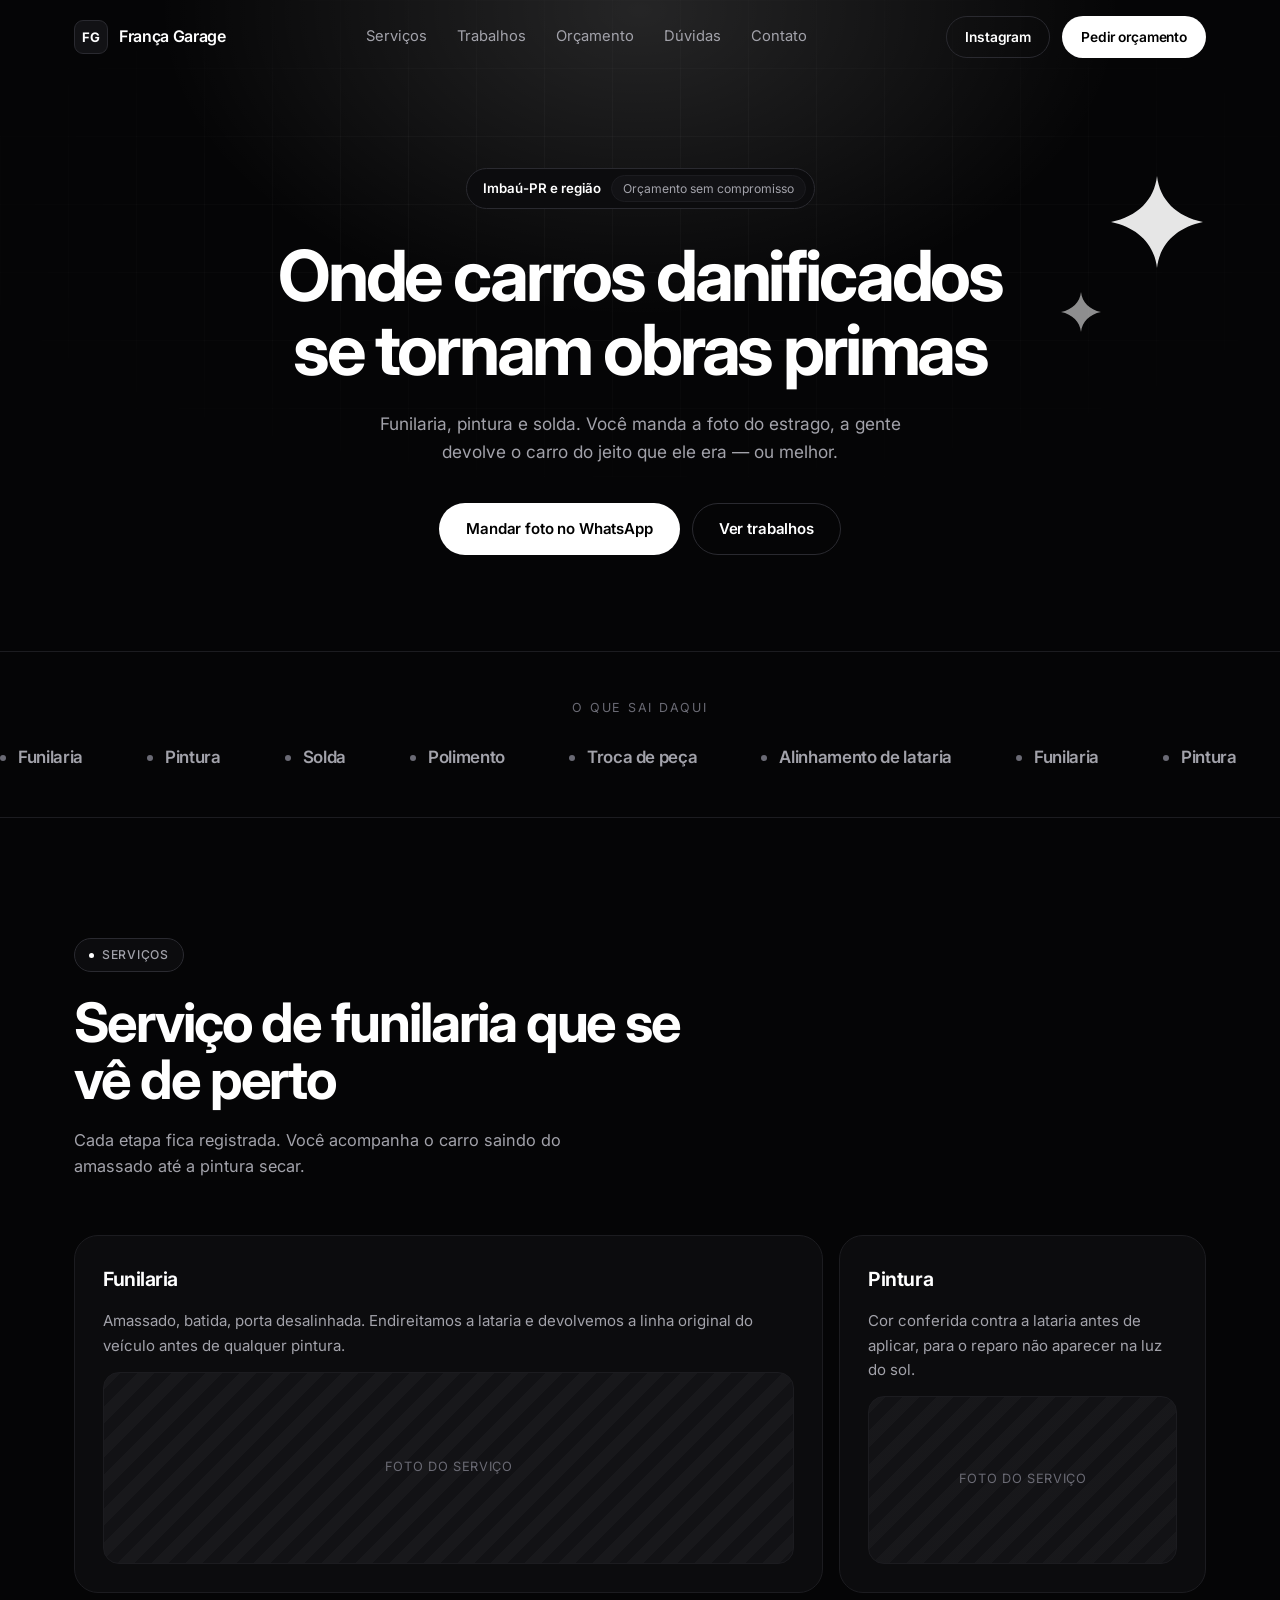
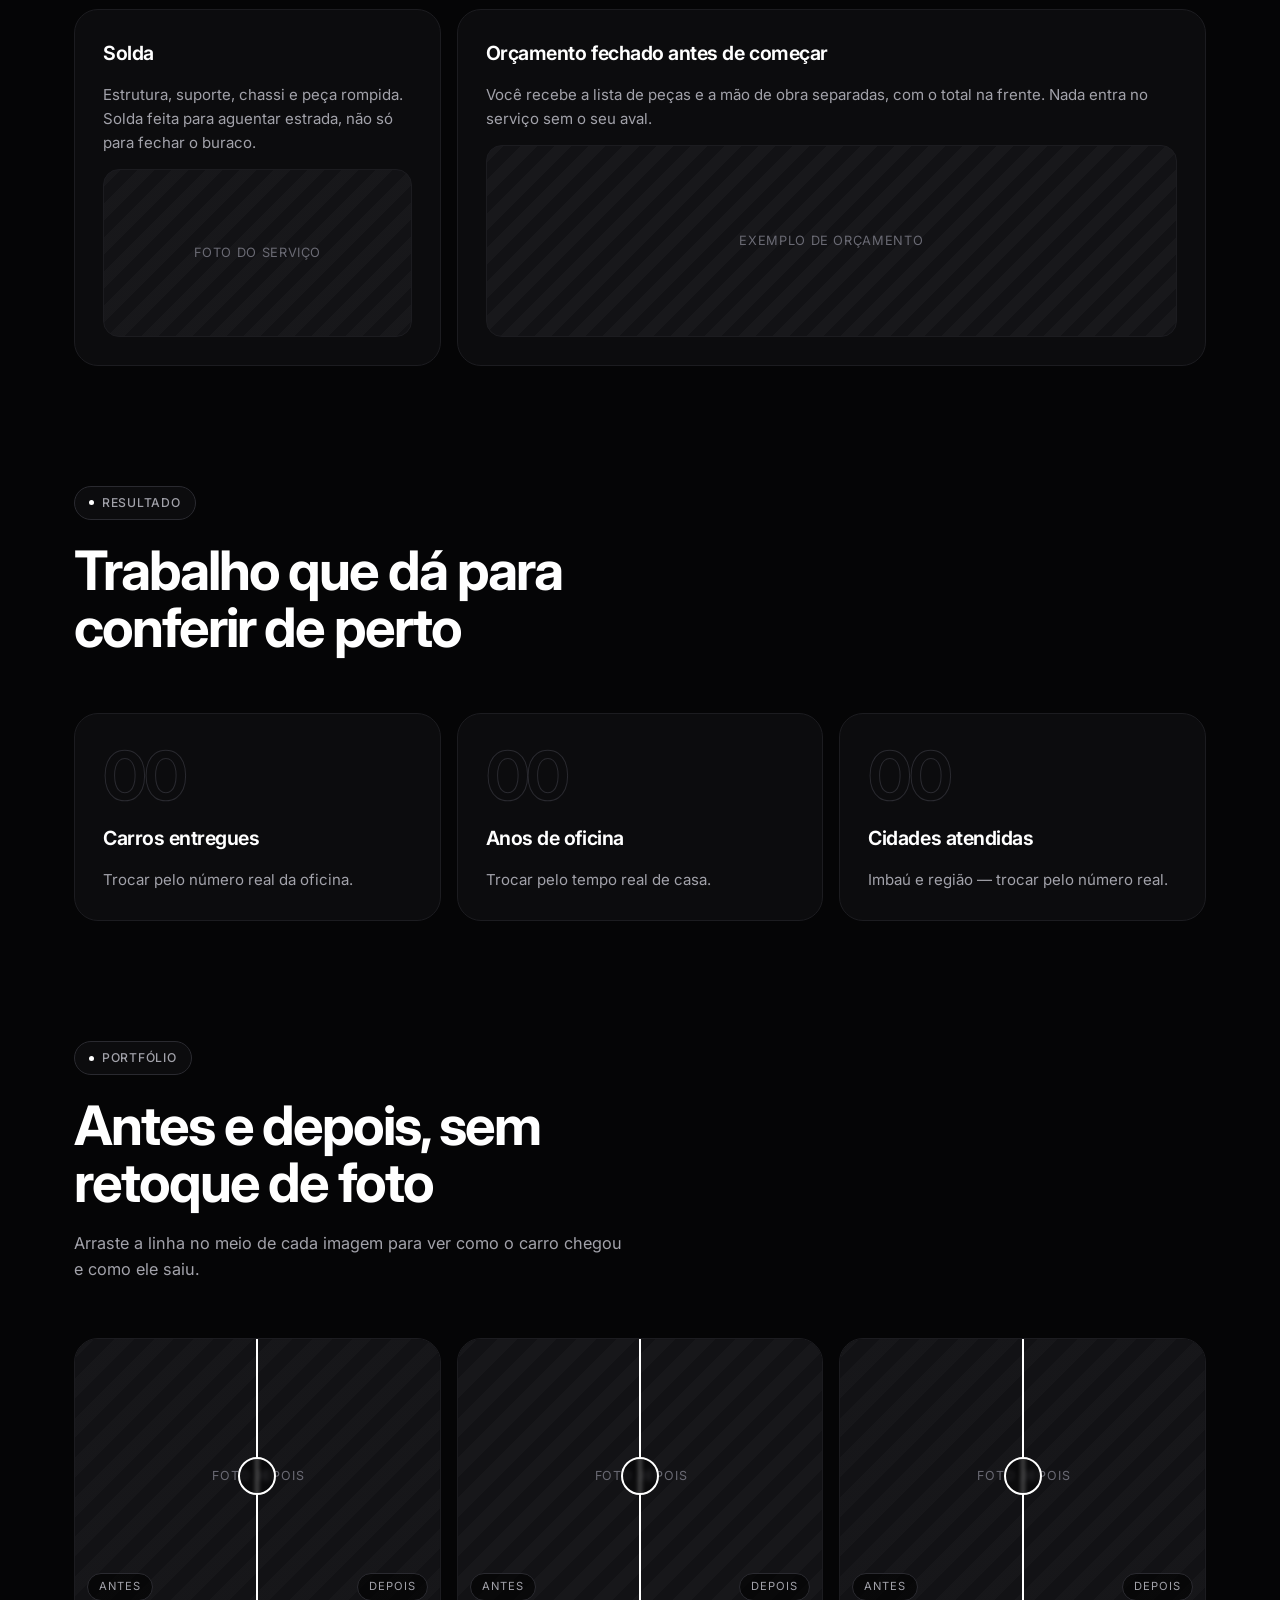
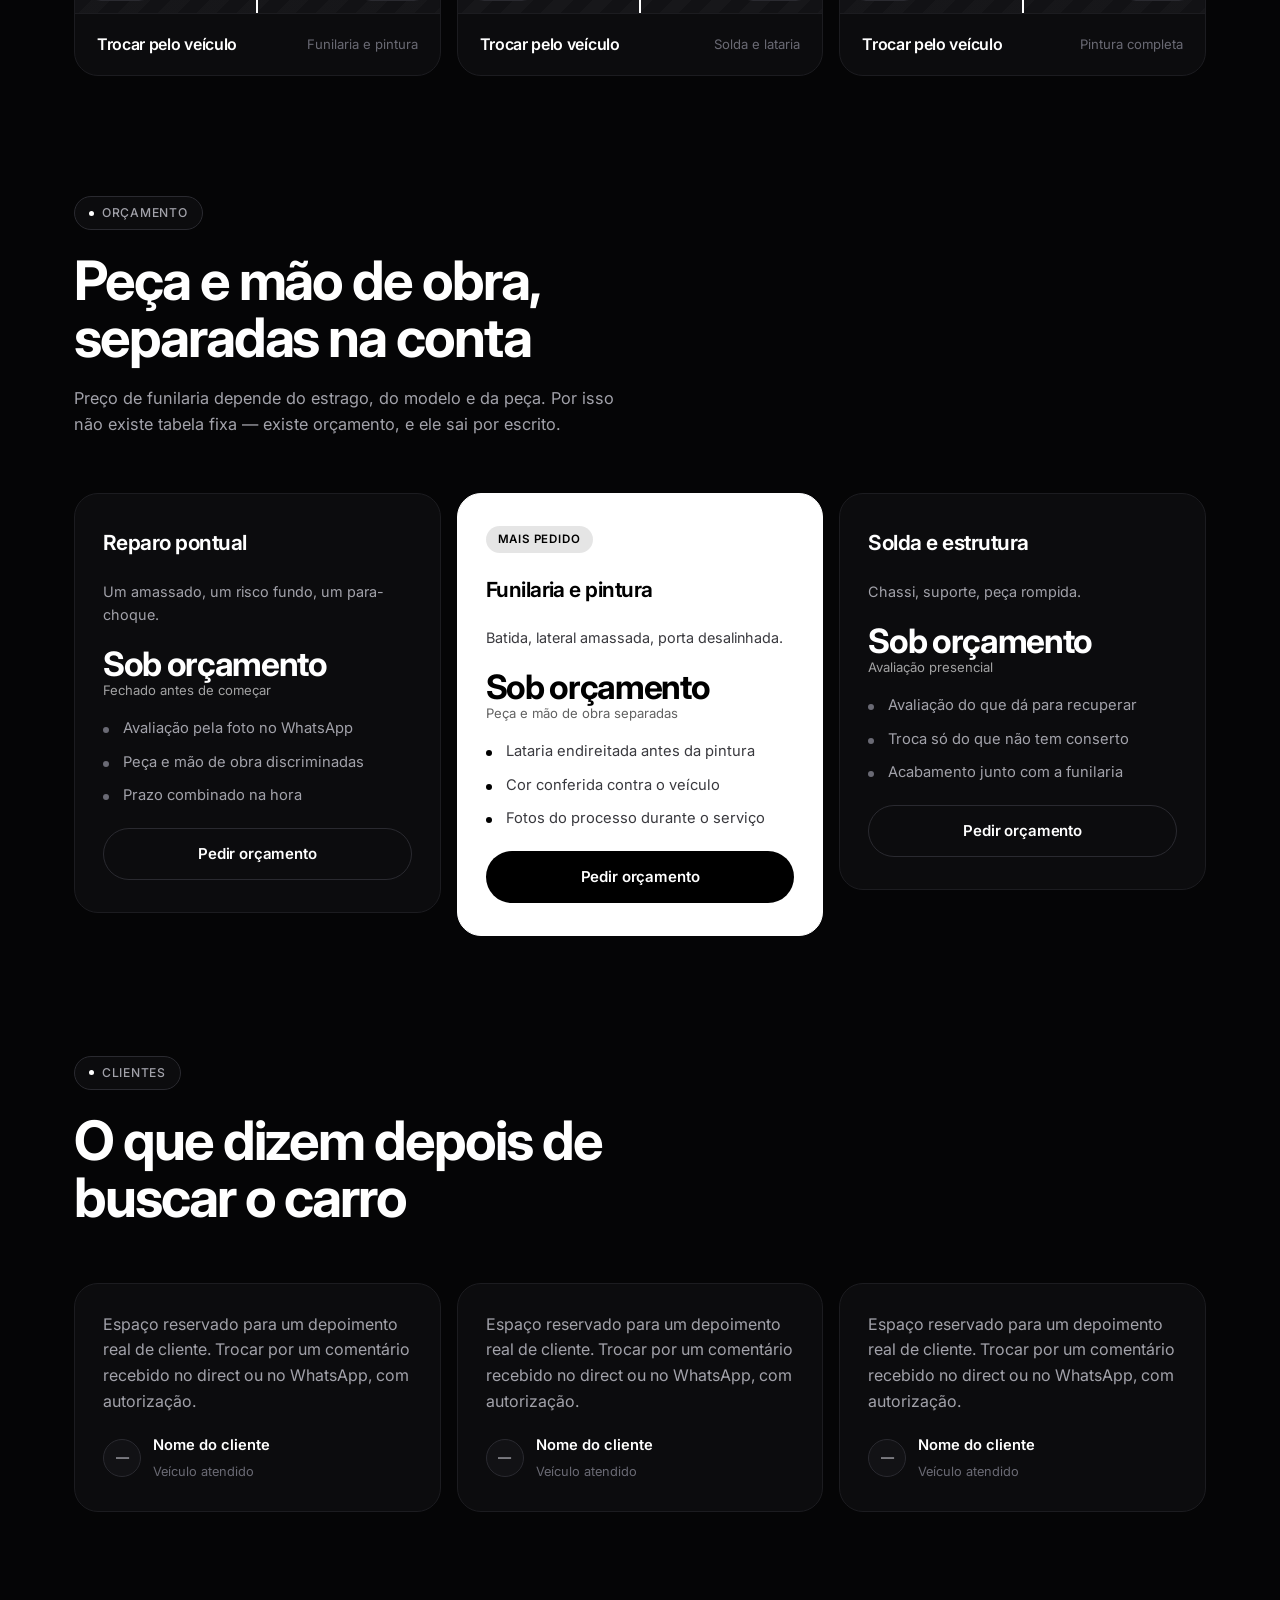
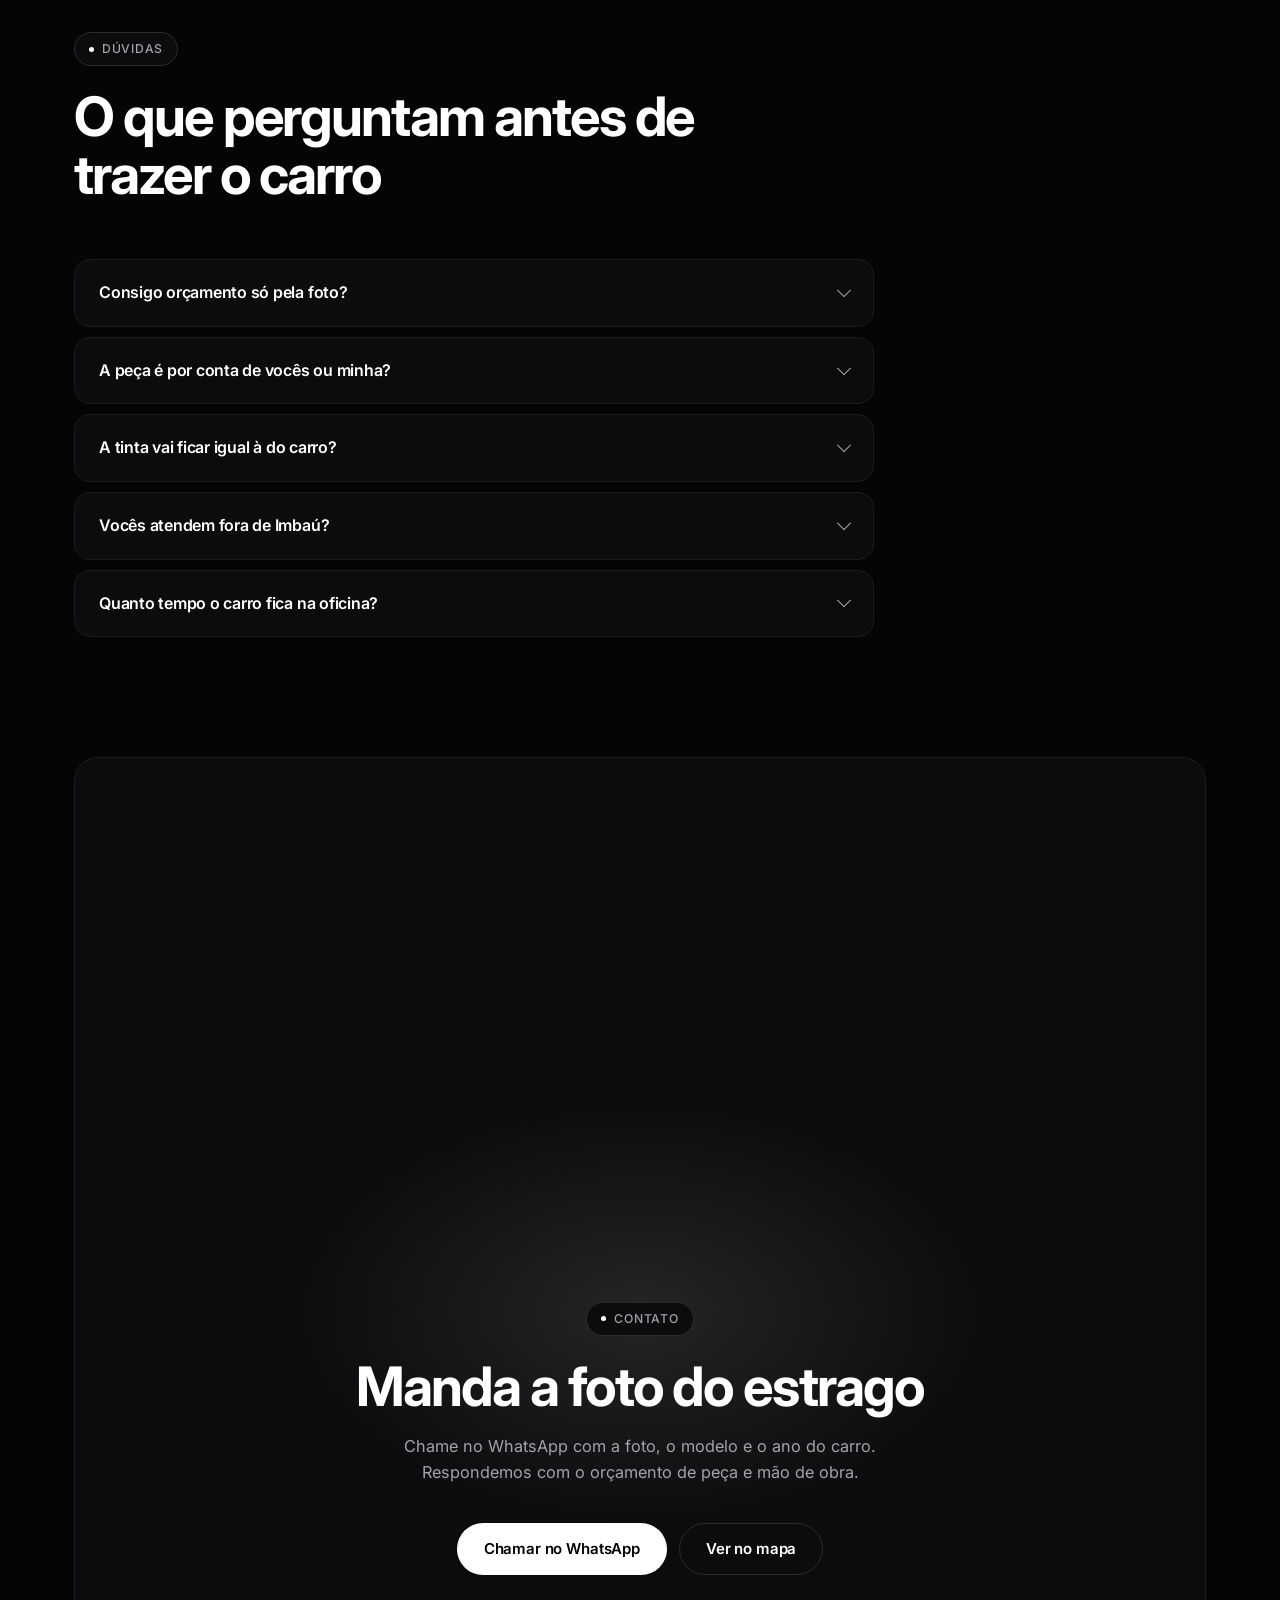
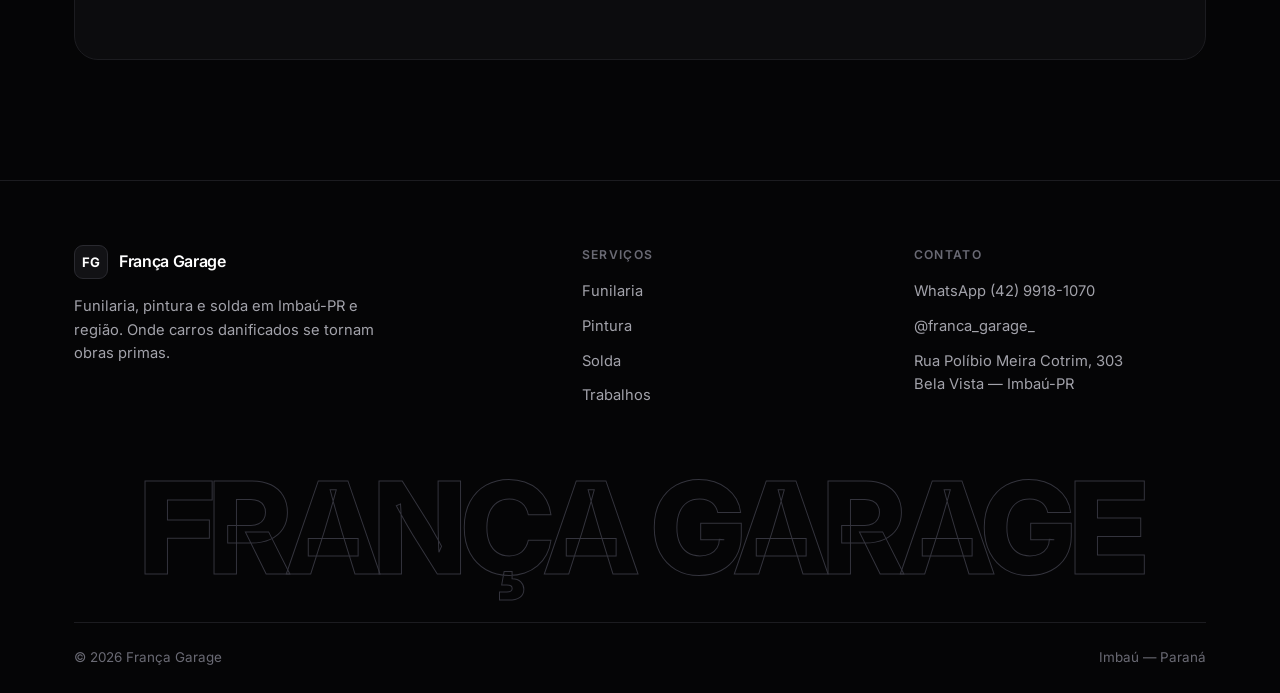
==== franca-garage/index.html @ bda3998d "Site da Franca Garage: landing com portfolio e montador de orcamento Direcao visual monocromatica pe" ====
<!DOCTYPE html>
<html lang="pt-BR">
<head>
<meta charset="UTF-8">
<meta name="viewport" content="width=device-width, initial-scale=1.0">
<title>França Garage | Funilaria, Pintura e Solda em Imbaú-PR</title>
<meta name="description" content="Onde carros danificados se tornam obras primas. Funilaria, pintura e solda em Imbaú-PR e região. Peça seu orçamento pelo WhatsApp.">
<link rel="preconnect" href="https://fonts.googleapis.com">
<link rel="preconnect" href="https://fonts.gstatic.com" crossorigin>
<link href="https://fonts.googleapis.com/css2?family=Inter:wght@400;500;600;700;800&display=swap" rel="stylesheet">
<link rel="stylesheet" href="css/site.css">
</head>
<body>

<!-- ===================== CABEÇALHO ===================== -->
<header class="cab" id="cab">
  <div class="env cab__inner">
    <a href="#topo" class="marca">
      <span class="marca__sigla">FG</span>
      França Garage
    </a>

    <nav class="menu" id="menu" aria-label="Navegação principal">
      <a href="#servicos">Serviços</a>
      <a href="#trabalhos">Trabalhos</a>
      <a href="#orcamento">Orçamento</a>
      <a href="#duvidas">Dúvidas</a>
      <a href="#contato">Contato</a>
    </nav>

    <div class="cab__acoes">
      <a class="bt bt--vazio bt--pequeno" href="https://www.instagram.com/franca_garage_/" target="_blank" rel="noopener">Instagram</a>
      <a class="bt bt--claro bt--pequeno" href="#contato">Pedir orçamento</a>
      <button type="button" class="hamburguer" id="hamburguer" aria-label="Abrir menu" aria-expanded="false" aria-controls="menu">
        <span></span><span></span><span></span>
      </button>
    </div>
  </div>
</header>

<main id="topo">

  <!-- ===================== HERO ===================== -->
  <section class="hero">
    <div class="hero__brilho" aria-hidden="true"></div>
    <div class="hero__grade" aria-hidden="true"></div>

    <svg class="brilho-canto brilho-canto--a" viewBox="0 0 100 100" fill="currentColor" aria-hidden="true">
      <path d="M50 0c3 26 21 44 50 50-29 6-47 24-50 50-3-26-21-44-50-50 29-6 47-24 50-50z"/>
    </svg>
    <svg class="brilho-canto brilho-canto--b" viewBox="0 0 100 100" fill="currentColor" aria-hidden="true">
      <path d="M50 0c3 26 21 44 50 50-29 6-47 24-50 50-3-26-21-44-50-50 29-6 47-24 50-50z"/>
    </svg>

    <div class="env hero__conteudo">
      <p class="aviso-topo">
        <b>Imbaú-PR e região</b>
        <span>Orçamento sem compromisso</span>
      </p>

      <h1 class="hero__titulo">Onde carros danificados se tornam obras primas</h1>

      <p class="hero__texto">
        Funilaria, pintura e solda. Você manda a foto do estrago, a gente devolve
        o carro do jeito que ele era — ou melhor.
      </p>

      <div class="hero__botoes">
        <a class="bt bt--claro" href="#contato">Mandar foto no WhatsApp</a>
        <a class="bt bt--vazio" href="#trabalhos">Ver trabalhos</a>
      </div>
    </div>
  </section>

  <!-- ===================== FAIXA DE CAPACIDADES ===================== -->
  <section class="faixa" aria-label="O que fazemos">
    <p class="faixa__titulo">O que sai daqui</p>
    <div class="faixa__trilho">
      <span class="faixa__item">Funilaria</span>
      <span class="faixa__item">Pintura</span>
      <span class="faixa__item">Solda</span>
      <span class="faixa__item">Polimento</span>
      <span class="faixa__item">Troca de peça</span>
      <span class="faixa__item">Alinhamento de lataria</span>
      <span class="faixa__item" aria-hidden="true">Funilaria</span>
      <span class="faixa__item" aria-hidden="true">Pintura</span>
      <span class="faixa__item" aria-hidden="true">Solda</span>
      <span class="faixa__item" aria-hidden="true">Polimento</span>
      <span class="faixa__item" aria-hidden="true">Troca de peça</span>
      <span class="faixa__item" aria-hidden="true">Alinhamento de lataria</span>
    </div>
  </section>

  <!-- ===================== SERVIÇOS (BENTO) ===================== -->
  <section class="secao" id="servicos">
    <div class="env">
      <div class="secao__cabeca surge">
        <span class="selo">Serviços</span>
        <h2 class="titulo">Serviço de funilaria que se vê de perto</h2>
        <p class="subtitulo">
          Cada etapa fica registrada. Você acompanha o carro saindo do amassado
          até a pintura secar.
        </p>
      </div>

      <div class="bento">
        <article class="cartao cartao--largo surge">
          <h3 class="cartao__titulo">Funilaria</h3>
          <p class="cartao__texto">
            Amassado, batida, porta desalinhada. Endireitamos a lataria e devolvemos
            a linha original do veículo antes de qualquer pintura.
          </p>
          <div class="cartao__figura" data-foto="funilaria">Foto do serviço</div>
        </article>

        <article class="cartao cartao--meio surge">
          <h3 class="cartao__titulo">Pintura</h3>
          <p class="cartao__texto">
            Cor conferida contra a lataria antes de aplicar, para o reparo não
            aparecer na luz do sol.
          </p>
          <div class="cartao__figura" data-foto="pintura">Foto do serviço</div>
        </article>

        <article class="cartao cartao--meio surge">
          <h3 class="cartao__titulo">Solda</h3>
          <p class="cartao__texto">
            Estrutura, suporte, chassi e peça rompida. Solda feita para aguentar
            estrada, não só para fechar o buraco.
          </p>
          <div class="cartao__figura" data-foto="solda">Foto do serviço</div>
        </article>

        <article class="cartao cartao--largo surge">
          <h3 class="cartao__titulo">Orçamento fechado antes de começar</h3>
          <p class="cartao__texto">
            Você recebe a lista de peças e a mão de obra separadas, com o total na
            frente. Nada entra no serviço sem o seu aval.
          </p>
          <div class="cartao__figura" data-foto="orcamento">Exemplo de orçamento</div>
        </article>
      </div>
    </div>
  </section>

  <!-- ===================== NÚMEROS ===================== -->
  <section class="secao" style="padding-top: 0;">
    <div class="env">
      <div class="secao__cabeca surge">
        <span class="selo">Resultado</span>
        <h2 class="titulo">Trabalho que dá para conferir de perto</h2>
      </div>

      <div class="bento">
        <article class="cartao cartao--meio surge" data-conferir="numero">
          <p class="cartao__numero"><span>00</span></p>
          <h3 class="cartao__titulo">Carros entregues</h3>
          <p class="cartao__texto">Trocar pelo número real da oficina.</p>
        </article>

        <article class="cartao cartao--meio surge" data-conferir="numero">
          <p class="cartao__numero"><span>00</span></p>
          <h3 class="cartao__titulo">Anos de oficina</h3>
          <p class="cartao__texto">Trocar pelo tempo real de casa.</p>
        </article>

        <article class="cartao cartao--meio surge" data-conferir="numero">
          <p class="cartao__numero"><span>00</span></p>
          <h3 class="cartao__titulo">Cidades atendidas</h3>
          <p class="cartao__texto">Imbaú e região — trocar pelo número real.</p>
        </article>
      </div>
    </div>
  </section>

  <!-- ===================== PORTFÓLIO ===================== -->
  <section class="secao" id="trabalhos" style="padding-top: 0;">
    <div class="env">
      <div class="secao__cabeca surge">
        <span class="selo">Portfólio</span>
        <h2 class="titulo">Antes e depois, sem retoque de foto</h2>
        <p class="subtitulo">
          Arraste a linha no meio de cada imagem para ver como o carro chegou e
          como ele saiu.
        </p>
      </div>

      <div class="trabalhos">
        <article class="trabalho surge">
          <div class="antes-depois" data-antes-depois tabindex="0" role="slider"
               aria-label="Comparação antes e depois" aria-valuemin="0" aria-valuemax="100" aria-valuenow="50">
            <div class="antes-depois__lado antes-depois__antes" data-foto="antes">Foto antes</div>
            <div class="antes-depois__lado antes-depois__depois" data-foto="depois">Foto depois</div>
            <span class="antes-depois__alca" aria-hidden="true"></span>
            <span class="antes-depois__etiqueta antes-depois__etiqueta--a">Antes</span>
            <span class="antes-depois__etiqueta antes-depois__etiqueta--d">Depois</span>
          </div>
          <div class="trabalho__pe">
            <span class="trabalho__nome">Trocar pelo veículo</span>
            <span class="trabalho__tipo">Funilaria e pintura</span>
          </div>
        </article>

        <article class="trabalho surge">
          <div class="antes-depois" data-antes-depois tabindex="0" role="slider"
               aria-label="Comparação antes e depois" aria-valuemin="0" aria-valuemax="100" aria-valuenow="50">
            <div class="antes-depois__lado antes-depois__antes" data-foto="antes">Foto antes</div>
            <div class="antes-depois__lado antes-depois__depois" data-foto="depois">Foto depois</div>
            <span class="antes-depois__alca" aria-hidden="true"></span>
            <span class="antes-depois__etiqueta antes-depois__etiqueta--a">Antes</span>
            <span class="antes-depois__etiqueta antes-depois__etiqueta--d">Depois</span>
          </div>
          <div class="trabalho__pe">
            <span class="trabalho__nome">Trocar pelo veículo</span>
            <span class="trabalho__tipo">Solda e lataria</span>
          </div>
        </article>

        <article class="trabalho surge">
          <div class="antes-depois" data-antes-depois tabindex="0" role="slider"
               aria-label="Comparação antes e depois" aria-valuemin="0" aria-valuemax="100" aria-valuenow="50">
            <div class="antes-depois__lado antes-depois__antes" data-foto="antes">Foto antes</div>
            <div class="antes-depois__lado antes-depois__depois" data-foto="depois">Foto depois</div>
            <span class="antes-depois__alca" aria-hidden="true"></span>
            <span class="antes-depois__etiqueta antes-depois__etiqueta--a">Antes</span>
            <span class="antes-depois__etiqueta antes-depois__etiqueta--d">Depois</span>
          </div>
          <div class="trabalho__pe">
            <span class="trabalho__nome">Trocar pelo veículo</span>
            <span class="trabalho__tipo">Pintura completa</span>
          </div>
        </article>
      </div>
    </div>
  </section>

  <!-- ===================== ORÇAMENTO ===================== -->
  <section class="secao" id="orcamento" style="padding-top: 0;">
    <div class="env">
      <div class="secao__cabeca surge">
        <span class="selo">Orçamento</span>
        <h2 class="titulo">Peça e mão de obra, separadas na conta</h2>
        <p class="subtitulo">
          Preço de funilaria depende do estrago, do modelo e da peça. Por isso não
          existe tabela fixa — existe orçamento, e ele sai por escrito.
        </p>
      </div>

      <div class="planos">
        <article class="plano surge">
          <h3 class="plano__nome">Reparo pontual</h3>
          <p class="plano__nota">Um amassado, um risco fundo, um para-choque.</p>
          <p class="plano__preco">Sob orçamento<small>Fechado antes de começar</small></p>
          <ul class="plano__lista">
            <li>Avaliação pela foto no WhatsApp</li>
            <li>Peça e mão de obra discriminadas</li>
            <li>Prazo combinado na hora</li>
          </ul>
          <a class="bt bt--vazio" href="#contato">Pedir orçamento</a>
        </article>

        <article class="plano plano--destaque surge">
          <span class="plano__marca">Mais pedido</span>
          <h3 class="plano__nome">Funilaria e pintura</h3>
          <p class="plano__nota">Batida, lateral amassada, porta desalinhada.</p>
          <p class="plano__preco">Sob orçamento<small>Peça e mão de obra separadas</small></p>
          <ul class="plano__lista">
            <li>Lataria endireitada antes da pintura</li>
            <li>Cor conferida contra o veículo</li>
            <li>Fotos do processo durante o serviço</li>
          </ul>
          <a class="bt bt--claro" href="#contato">Pedir orçamento</a>
        </article>

        <article class="plano surge">
          <h3 class="plano__nome">Solda e estrutura</h3>
          <p class="plano__nota">Chassi, suporte, peça rompida.</p>
          <p class="plano__preco">Sob orçamento<small>Avaliação presencial</small></p>
          <ul class="plano__lista">
            <li>Avaliação do que dá para recuperar</li>
            <li>Troca só do que não tem conserto</li>
            <li>Acabamento junto com a funilaria</li>
          </ul>
          <a class="bt bt--vazio" href="#contato">Pedir orçamento</a>
        </article>
      </div>
    </div>
  </section>

  <!-- ===================== DEPOIMENTOS ===================== -->
  <section class="secao" style="padding-top: 0;">
    <div class="env">
      <div class="secao__cabeca surge">
        <span class="selo">Clientes</span>
        <h2 class="titulo">O que dizem depois de buscar o carro</h2>
      </div>

      <div class="depoimentos">
        <article class="depoimento surge" data-conferir="depoimento">
          <p>Espaço reservado para um depoimento real de cliente. Trocar por um comentário recebido no direct ou no WhatsApp, com autorização.</p>
          <div class="depoimento__pessoa">
            <span class="depoimento__avatar">—</span>
            <span>
              <span class="depoimento__nome">Nome do cliente</span><br>
              <span class="depoimento__de">Veículo atendido</span>
            </span>
          </div>
        </article>

        <article class="depoimento surge" data-conferir="depoimento">
          <p>Espaço reservado para um depoimento real de cliente. Trocar por um comentário recebido no direct ou no WhatsApp, com autorização.</p>
          <div class="depoimento__pessoa">
            <span class="depoimento__avatar">—</span>
            <span>
              <span class="depoimento__nome">Nome do cliente</span><br>
              <span class="depoimento__de">Veículo atendido</span>
            </span>
          </div>
        </article>

        <article class="depoimento surge" data-conferir="depoimento">
          <p>Espaço reservado para um depoimento real de cliente. Trocar por um comentário recebido no direct ou no WhatsApp, com autorização.</p>
          <div class="depoimento__pessoa">
            <span class="depoimento__avatar">—</span>
            <span>
              <span class="depoimento__nome">Nome do cliente</span><br>
              <span class="depoimento__de">Veículo atendido</span>
            </span>
          </div>
        </article>
      </div>
    </div>
  </section>

  <!-- ===================== DÚVIDAS ===================== -->
  <section class="secao" id="duvidas" style="padding-top: 0;">
    <div class="env">
      <div class="secao__cabeca surge">
        <span class="selo">Dúvidas</span>
        <h2 class="titulo">O que perguntam antes de trazer o carro</h2>
      </div>

      <div class="faq">
        <details class="faq__item surge">
          <summary>Consigo orçamento só pela foto?</summary>
          <p class="faq__resposta">
            Dá para adiantar bastante. Mande fotos do dano de longe e de perto, com
            boa luz, mais o modelo e o ano do carro. O valor final é confirmado com
            o veículo na oficina, porque estrago escondido só aparece na desmontagem.
          </p>
        </details>

        <details class="faq__item surge">
          <summary>A peça é por conta de vocês ou minha?</summary>
          <p class="faq__resposta">
            Dos dois jeitos. O orçamento vem com peça e mão de obra separadas — se
            você preferir comprar a peça por fora, cobramos só a mão de obra.
          </p>
        </details>

        <details class="faq__item surge">
          <summary>A tinta vai ficar igual à do carro?</summary>
          <p class="faq__resposta">
            A cor é conferida contra a própria lataria antes de aplicar. Carro mais
            antigo costuma ter a tinta desbotada pelo sol, e nesse caso a gente
            combina com você até onde vale estender a pintura para não marcar.
          </p>
        </details>

        <details class="faq__item surge">
          <summary>Vocês atendem fora de Imbaú?</summary>
          <p class="faq__resposta">
            Sim, Imbaú e região. Chame no WhatsApp dizendo de onde você é que a
            gente combina a melhor forma de trazer o carro.
          </p>
        </details>

        <details class="faq__item surge">
          <summary>Quanto tempo o carro fica na oficina?</summary>
          <p class="faq__resposta">
            Depende do serviço e da chegada da peça. O prazo é combinado junto com
            o orçamento, antes de o carro entrar — e se algo mudar no meio, você é
            avisado.
          </p>
        </details>
      </div>
    </div>
  </section>

  <!-- ===================== CHAMADA FINAL ===================== -->
  <section class="secao" id="contato" style="padding-top: 0;">
    <div class="env">
      <div class="chamada surge">
        <div class="chamada__brilho" aria-hidden="true"></div>
        <span class="selo">Contato</span>
        <h2 class="titulo" style="margin-top: 22px;">Manda a foto do estrago</h2>
        <p class="subtitulo">
          Chame no WhatsApp com a foto, o modelo e o ano do carro. Respondemos com
          o orçamento de peça e mão de obra.
        </p>
        <div class="hero__botoes">
          <a class="bt bt--claro" id="zap" href="#" target="_blank" rel="noopener">Chamar no WhatsApp</a>
          <a class="bt bt--vazio" href="https://maps.app.goo.gl/7gZPCvxCB3j1DCh47" target="_blank" rel="noopener">Ver no mapa</a>
        </div>
      </div>
    </div>
  </section>

</main>

<!-- ===================== RODAPÉ ===================== -->
<footer class="rodape">
  <div class="env">
    <div class="rodape__grade">
      <div>
        <a href="#topo" class="marca">
          <span class="marca__sigla">FG</span>
          França Garage
        </a>
        <p class="rodape__sobre">
          Funilaria, pintura e solda em Imbaú-PR e região. Onde carros danificados
          se tornam obras primas.
        </p>
      </div>

      <div>
        <p class="rodape__titulo">Serviços</p>
        <ul class="rodape__lista">
          <li><a href="#servicos">Funilaria</a></li>
          <li><a href="#servicos">Pintura</a></li>
          <li><a href="#servicos">Solda</a></li>
          <li><a href="#trabalhos">Trabalhos</a></li>
        </ul>
      </div>

      <div>
        <p class="rodape__titulo">Contato</p>
        <ul class="rodape__lista">
          <li><a id="zapRodape" href="#" target="_blank" rel="noopener">WhatsApp (42) 9918-1070</a></li>
          <li><a href="https://www.instagram.com/franca_garage_/" target="_blank" rel="noopener">@franca_garage_</a></li>
          <li>Rua Políbio Meira Cotrim, 303<br>Bela Vista — Imbaú-PR</li>
        </ul>
      </div>
    </div>

    <p class="marca-agua" aria-hidden="true">FRANÇA GARAGE</p>

    <div class="rodape__fim">
      <span>&copy; <span id="ano"></span> França Garage</span>
      <span>Imbaú — Paraná</span>
    </div>
  </div>
</footer>

<script src="js/site.js"></script>
</body>
</html>
---- franca-garage/css/site.css ----
/* =========================================================================
   França Garage — site público (landing + portfólio)
   Direção visual: monocromática, preto quase puro, sem cor de destaque.
   Toda a aparência sai dos tokens abaixo.
   ========================================================================= */

:root {
  /* Cores — escala de cinza única, sem acento colorido */
  --preto:      #000000;
  --fundo:      #050506;
  --card:       #0c0c0e;
  --card-alto:  #121215;
  --linha:      #1c1c20;
  --linha-forte:#2a2a30;

  --texto:      #ffffff;
  --texto-2:    #a2a2aa;
  --texto-3:    #6a6a74;

  /* Tipografia */
  --fonte: "Inter", system-ui, -apple-system, "Segoe UI", Roboto, Helvetica, Arial, sans-serif;

  /* Forma */
  --raio:      16px;
  --raio-g:    24px;
  --raio-fino: 10px;
  --largura:   1180px;

  /* Ritmo vertical */
  --secao: 120px;
}

/* ===================== Reset ===================== */
*, *::before, *::after { box-sizing: border-box; }
body, h1, h2, h3, h4, p, figure, blockquote { margin: 0; }
ul { margin: 0; padding: 0; list-style: none; }
img, svg { display: block; max-width: 100%; }
a { color: inherit; text-decoration: none; }
button { font: inherit; color: inherit; background: none; border: 0; cursor: pointer; }

html { scroll-behavior: smooth; }

body {
  font-family: var(--fonte);
  background: var(--fundo);
  color: var(--texto);
  line-height: 1.6;
  -webkit-font-smoothing: antialiased;
  overflow-x: hidden;
}

::selection { background: var(--texto); color: var(--preto); }

* { scrollbar-width: thin; scrollbar-color: var(--linha-forte) transparent; }
*::-webkit-scrollbar { width: 10px; height: 10px; }
*::-webkit-scrollbar-thumb {
  background: var(--linha-forte);
  border-radius: 99px;
  border: 3px solid var(--fundo);
}

.oculto {
  position: absolute;
  width: 1px; height: 1px;
  padding: 0; margin: -1px;
  overflow: hidden;
  clip-path: inset(50%);
  white-space: nowrap;
}

.env {
  width: 100%;
  max-width: var(--largura);
  margin-inline: auto;
  padding-inline: 24px;
}

/* ===================== Tipografia de seção ===================== */
.selo {
  display: inline-flex;
  align-items: center;
  gap: 8px;
  padding: 6px 14px;
  border: 1px solid var(--linha-forte);
  border-radius: 99px;
  background: var(--card);
  font-size: 0.76rem;
  font-weight: 500;
  letter-spacing: 0.06em;
  text-transform: uppercase;
  color: var(--texto-2);
}

.selo::before {
  content: "";
  width: 5px; height: 5px;
  border-radius: 50%;
  background: var(--texto);
}

.titulo {
  font-size: clamp(2rem, 4.6vw, 3.4rem);
  font-weight: 700;
  line-height: 1.06;
  letter-spacing: -0.038em;
  max-width: 18ch;
}

.subtitulo {
  margin-top: 18px;
  font-size: 1.02rem;
  color: var(--texto-2);
  max-width: 56ch;
}

.secao { padding-block: var(--secao); }

.secao__cabeca { margin-bottom: 56px; }
.secao__cabeca .titulo { margin-top: 22px; }

/* ===================== Botões ===================== */
.bt {
  display: inline-flex;
  align-items: center;
  justify-content: center;
  gap: 9px;
  padding: 13px 26px;
  border-radius: 99px;
  font-size: 0.94rem;
  font-weight: 600;
  letter-spacing: -0.01em;
  border: 1px solid transparent;
  transition: background 0.2s ease, border-color 0.2s ease, color 0.2s ease, transform 0.2s ease;
}
.bt:focus-visible { outline: 2px solid var(--texto); outline-offset: 3px; }

.bt--claro { background: var(--texto); color: var(--preto); }
.bt--claro:hover { background: #d8d8dd; transform: translateY(-1px); }

.bt--vazio { border-color: var(--linha-forte); color: var(--texto); }
.bt--vazio:hover { border-color: var(--texto-3); background: var(--card); }

.bt--pequeno { padding: 9px 18px; font-size: 0.86rem; }

/* ===================== Cabeçalho ===================== */
.cab {
  position: fixed;
  top: 0; left: 0; right: 0;
  z-index: 60;
  transition: background 0.3s ease, border-color 0.3s ease;
  border-bottom: 1px solid transparent;
}

.cab.rolou {
  background: rgba(5, 5, 6, 0.82);
  backdrop-filter: blur(14px);
  border-bottom-color: var(--linha);
}

.cab__inner {
  display: flex;
  align-items: center;
  justify-content: space-between;
  gap: 24px;
  min-height: 74px;
}

.marca { display: flex; align-items: center; gap: 11px; font-weight: 600; letter-spacing: -0.02em; }

.marca__sigla {
  display: grid;
  place-items: center;
  width: 34px; height: 34px;
  border: 1px solid var(--linha-forte);
  border-radius: 9px;
  background: var(--card-alto);
  font-size: 0.82rem;
  font-weight: 700;
  letter-spacing: 0;
}

.menu { display: flex; gap: 30px; }
.menu a {
  font-size: 0.92rem;
  color: var(--texto-2);
  transition: color 0.18s ease;
}
.menu a:hover { color: var(--texto); }

.cab__acoes { display: flex; align-items: center; gap: 12px; }

.hamburguer {
  display: none;
  flex-direction: column;
  gap: 5px;
  padding: 8px;
}
.hamburguer span { width: 20px; height: 1.5px; background: var(--texto); border-radius: 2px; transition: transform 0.25s ease, opacity 0.2s ease; }
.hamburguer[aria-expanded="true"] span:nth-child(1) { transform: translateY(6.5px) rotate(45deg); }
.hamburguer[aria-expanded="true"] span:nth-child(2) { opacity: 0; }
.hamburguer[aria-expanded="true"] span:nth-child(3) { transform: translateY(-6.5px) rotate(-45deg); }

/* ===================== Hero ===================== */
.hero {
  position: relative;
  padding-top: 168px;
  padding-bottom: 96px;
  text-align: center;
  overflow: hidden;
}

.hero__brilho {
  position: absolute;
  top: -340px; left: 50%;
  width: 1100px; height: 700px;
  transform: translateX(-50%);
  background: radial-gradient(ellipse at center, rgba(255,255,255,0.13), transparent 62%);
  pointer-events: none;
}

.hero__grade {
  position: absolute;
  inset: 0;
  background-image:
    linear-gradient(to right, rgba(255,255,255,0.028) 1px, transparent 1px),
    linear-gradient(to bottom, rgba(255,255,255,0.028) 1px, transparent 1px);
  background-size: 68px 68px;
  mask-image: radial-gradient(ellipse 78% 58% at 50% 34%, #000 30%, transparent 78%);
  pointer-events: none;
}

.hero__conteudo { position: relative; }

.aviso-topo {
  display: inline-flex;
  align-items: center;
  gap: 10px;
  padding: 6px 8px 6px 16px;
  border: 1px solid var(--linha-forte);
  border-radius: 99px;
  background: var(--card);
  font-size: 0.83rem;
  color: var(--texto-2);
}
.aviso-topo b { color: var(--texto); font-weight: 600; }
.aviso-topo span {
  padding: 3px 11px;
  border-radius: 99px;
  background: var(--card-alto);
  border: 1px solid var(--linha);
  font-size: 0.76rem;
  color: var(--texto-2);
}

.hero__titulo {
  margin: 30px auto 0;
  font-size: clamp(2.35rem, 6.2vw, 4.4rem);
  font-weight: 700;
  line-height: 1.04;
  letter-spacing: -0.045em;
  max-width: 17ch;
}

.hero__texto {
  margin: 24px auto 0;
  font-size: 1.08rem;
  color: var(--texto-2);
  max-width: 48ch;
}

.hero__botoes {
  display: flex;
  gap: 12px;
  justify-content: center;
  flex-wrap: wrap;
  margin-top: 38px;
}

.brilho-canto {
  position: absolute;
  color: var(--texto);
  opacity: 0.9;
  pointer-events: none;
}
.brilho-canto--a { top: 176px; right: 6%; width: 92px; }
.brilho-canto--b { top: 292px; right: 14%; width: 40px; opacity: 0.55; }

/* ===================== Faixa de capacidades ===================== */
.faixa {
  padding-block: 46px;
  border-block: 1px solid var(--linha);
  overflow: hidden;
}

.faixa__titulo {
  text-align: center;
  font-size: 0.78rem;
  letter-spacing: 0.14em;
  text-transform: uppercase;
  color: var(--texto-3);
  margin-bottom: 26px;
}

.faixa__trilho {
  display: flex;
  gap: 64px;
  width: max-content;
  animation: desliza 34s linear infinite;
}

.faixa:hover .faixa__trilho { animation-play-state: paused; }

.faixa__item {
  display: flex;
  align-items: center;
  gap: 12px;
  font-size: 1.06rem;
  font-weight: 600;
  letter-spacing: -0.02em;
  color: var(--texto-2);
  white-space: nowrap;
}
.faixa__item::before {
  content: "";
  width: 6px; height: 6px;
  border-radius: 50%;
  background: var(--texto-3);
}

@keyframes desliza {
  from { transform: translateX(0); }
  to   { transform: translateX(-50%); }
}

/* ===================== Grade de cards (bento) ===================== */
.bento {
  display: grid;
  grid-template-columns: repeat(6, 1fr);
  gap: 16px;
}

.cartao {
  position: relative;
  display: flex;
  flex-direction: column;
  gap: 14px;
  padding: 28px;
  background: var(--card);
  border: 1px solid var(--linha);
  border-radius: var(--raio-g);
  overflow: hidden;
  transition: border-color 0.25s ease, background 0.25s ease;
}
.cartao:hover { border-color: var(--linha-forte); background: var(--card-alto); }

.cartao--largo { grid-column: span 4; }
.cartao--meio  { grid-column: span 2; }
.cartao--metade{ grid-column: span 3; }

.cartao__titulo {
  font-size: 1.22rem;
  font-weight: 650;
  letter-spacing: -0.024em;
}

.cartao__texto { font-size: 0.94rem; color: var(--texto-2); }

.cartao__figura {
  flex: 1;
  min-height: 168px;
  border: 1px solid var(--linha);
  border-radius: var(--raio);
  background:
    repeating-linear-gradient(135deg, rgba(255,255,255,0.022) 0 12px, transparent 12px 24px),
    var(--card-alto);
  display: grid;
  place-items: center;
  color: var(--texto-3);
  font-size: 0.8rem;
  letter-spacing: 0.05em;
  text-transform: uppercase;
}

.cartao__numero {
  font-size: clamp(2.6rem, 6vw, 4.2rem);
  font-weight: 700;
  line-height: 1;
  letter-spacing: -0.05em;
}

.cartao__numero span {
  -webkit-text-stroke: 1px var(--linha-forte);
  color: transparent;
}

/* ===================== Portfólio ===================== */
.trabalhos {
  display: grid;
  grid-template-columns: repeat(auto-fit, minmax(300px, 1fr));
  gap: 16px;
}

.trabalho {
  border: 1px solid var(--linha);
  border-radius: var(--raio-g);
  background: var(--card);
  overflow: hidden;
  transition: border-color 0.25s ease;
}
.trabalho:hover { border-color: var(--linha-forte); }

.antes-depois {
  position: relative;
  aspect-ratio: 4 / 3;
  background: var(--card-alto);
  overflow: hidden;
  touch-action: none;
}

.antes-depois__lado {
  position: absolute;
  inset: 0;
  display: grid;
  place-items: center;
  background:
    repeating-linear-gradient(135deg, rgba(255,255,255,0.02) 0 14px, transparent 14px 28px),
    var(--card-alto);
  color: var(--texto-3);
  font-size: 0.78rem;
  letter-spacing: 0.08em;
  text-transform: uppercase;
}

.antes-depois__lado img { width: 100%; height: 100%; object-fit: cover; }

.antes-depois__depois { clip-path: inset(0 0 0 50%); }

.antes-depois__alca {
  position: absolute;
  top: 0; bottom: 0;
  left: 50%;
  width: 2px;
  background: var(--texto);
  transform: translateX(-1px);
  pointer-events: none;
}
.antes-depois__alca::after {
  content: "";
  position: absolute;
  top: 50%; left: 50%;
  width: 38px; height: 38px;
  transform: translate(-50%, -50%);
  border: 2px solid var(--texto);
  border-radius: 50%;
  background: rgba(0,0,0,0.5);
  backdrop-filter: blur(2px);
}

.antes-depois__etiqueta {
  position: absolute;
  bottom: 12px;
  padding: 4px 11px;
  border-radius: 99px;
  background: rgba(0,0,0,0.62);
  border: 1px solid var(--linha-forte);
  font-size: 0.7rem;
  letter-spacing: 0.09em;
  text-transform: uppercase;
  color: var(--texto-2);
  pointer-events: none;
}
.antes-depois__etiqueta--a { left: 12px; }
.antes-depois__etiqueta--d { right: 12px; }

.trabalho__pe {
  display: flex;
  align-items: center;
  justify-content: space-between;
  gap: 14px;
  padding: 18px 22px;
  border-top: 1px solid var(--linha);
}
.trabalho__nome { font-weight: 600; letter-spacing: -0.02em; }
.trabalho__tipo { font-size: 0.82rem; color: var(--texto-3); }

/* ===================== Serviços / orçamento ===================== */
.planos {
  display: grid;
  grid-template-columns: repeat(auto-fit, minmax(280px, 1fr));
  gap: 16px;
  align-items: start;
}

.plano {
  display: flex;
  flex-direction: column;
  gap: 20px;
  padding: 32px 28px;
  background: var(--card);
  border: 1px solid var(--linha);
  border-radius: var(--raio-g);
}

.plano--destaque {
  background: var(--texto);
  color: var(--preto);
  border-color: var(--texto);
}
.plano--destaque .plano__nota,
.plano--destaque .plano__lista li { color: #3a3a3f; }
.plano--destaque .plano__lista li::before { background: var(--preto); }

.plano__marca {
  align-self: flex-start;
  padding: 4px 12px;
  border-radius: 99px;
  background: rgba(0,0,0,0.1);
  font-size: 0.72rem;
  font-weight: 600;
  letter-spacing: 0.07em;
  text-transform: uppercase;
}

.plano__nome { font-size: 1.3rem; font-weight: 650; letter-spacing: -0.025em; }
.plano__nota { font-size: 0.9rem; color: var(--texto-2); }

.plano__preco {
  font-size: 2.1rem;
  font-weight: 700;
  letter-spacing: -0.04em;
  line-height: 1.1;
}
.plano__preco small { display: block; font-size: 0.82rem; font-weight: 400; letter-spacing: 0; color: inherit; opacity: 0.62; }

.plano__lista { display: flex; flex-direction: column; gap: 10px; font-size: 0.92rem; color: var(--texto-2); }
.plano__lista li { position: relative; padding-left: 20px; }
.plano__lista li::before {
  content: "";
  position: absolute;
  left: 0; top: 10px;
  width: 6px; height: 6px;
  border-radius: 50%;
  background: var(--texto-3);
}

.plano .bt { margin-top: auto; width: 100%; }

.plano--destaque .bt--claro { background: var(--preto); color: var(--texto); }
.plano--destaque .bt--claro:hover { background: #1a1a1e; }

/* ===================== Depoimentos ===================== */
.depoimentos {
  display: grid;
  grid-template-columns: repeat(auto-fit, minmax(290px, 1fr));
  gap: 16px;
}

.depoimento {
  display: flex;
  flex-direction: column;
  gap: 18px;
  padding: 28px;
  background: var(--card);
  border: 1px solid var(--linha);
  border-radius: var(--raio-g);
}

.depoimento p { font-size: 1rem; color: var(--texto-2); }

.depoimento__pessoa { display: flex; align-items: center; gap: 12px; margin-top: auto; }

.depoimento__avatar {
  width: 38px; height: 38px;
  display: grid; place-items: center;
  border-radius: 50%;
  background: var(--card-alto);
  border: 1px solid var(--linha-forte);
  font-size: 0.82rem;
  font-weight: 600;
  color: var(--texto-2);
}

.depoimento__nome { font-size: 0.92rem; font-weight: 600; }
.depoimento__de { font-size: 0.8rem; color: var(--texto-3); }

/* ===================== FAQ ===================== */
.faq { display: flex; flex-direction: column; gap: 10px; max-width: 800px; }

.faq__item {
  background: var(--card);
  border: 1px solid var(--linha);
  border-radius: var(--raio);
  overflow: hidden;
  transition: border-color 0.2s ease;
}
.faq__item[open] { border-color: var(--linha-forte); }

.faq__item summary {
  display: flex;
  align-items: center;
  justify-content: space-between;
  gap: 18px;
  padding: 20px 24px;
  font-size: 1rem;
  font-weight: 600;
  letter-spacing: -0.015em;
  cursor: pointer;
  list-style: none;
}
.faq__item summary::-webkit-details-marker { display: none; }

.faq__item summary::after {
  content: "";
  flex: none;
  width: 10px; height: 10px;
  border-right: 1.5px solid var(--texto-2);
  border-bottom: 1.5px solid var(--texto-2);
  transform: rotate(45deg) translate(-2px, -2px);
  transition: transform 0.25s ease;
}
.faq__item[open] summary::after { transform: rotate(-135deg) translate(-3px, -3px); }

.faq__resposta {
  padding: 0 24px 22px;
  font-size: 0.95rem;
  color: var(--texto-2);
  max-width: 68ch;
}

/* ===================== Chamada final ===================== */
.chamada {
  position: relative;
  padding: 84px 32px;
  text-align: center;
  background: var(--card);
  border: 1px solid var(--linha);
  border-radius: var(--raio-g);
  overflow: hidden;
}

.chamada__brilho {
  position: absolute;
  bottom: -240px; left: 50%;
  width: 760px; height: 460px;
  transform: translateX(-50%);
  background: radial-gradient(ellipse at center, rgba(255,255,255,0.1), transparent 66%);
  pointer-events: none;
}

.chamada > * { position: relative; }
.chamada .titulo { margin-inline: auto; max-width: 20ch; }
.chamada .subtitulo { margin-inline: auto; }

/* ===================== Rodapé ===================== */
.rodape { border-top: 1px solid var(--linha); padding-top: 64px; }

.rodape__grade {
  display: grid;
  grid-template-columns: 1.6fr 1fr 1fr;
  gap: 40px;
  padding-bottom: 56px;
}

.rodape__sobre { max-width: 34ch; font-size: 0.92rem; color: var(--texto-2); margin-top: 16px; }

.rodape__titulo {
  font-size: 0.76rem;
  font-weight: 600;
  letter-spacing: 0.11em;
  text-transform: uppercase;
  color: var(--texto-3);
  margin-bottom: 16px;
}

.rodape__lista { display: flex; flex-direction: column; gap: 11px; font-size: 0.92rem; color: var(--texto-2); }
.rodape__lista a:hover { color: var(--texto); }

/* O letreiro precisa caber em UMA linha. A medida sai da largura do
   próprio rodapé (cqw), não da janela, senão estoura no monitor largo. */
.rodape .env { container-type: inline-size; }

.marca-agua {
  display: block;
  width: 100%;
  padding-bottom: 30px;
  font-size: 11vw;              /* reserva para navegador sem container query */
  font-size: 11.3cqw;
  font-weight: 800;
  line-height: 1;
  letter-spacing: -0.05em;
  white-space: nowrap;
  text-align: center;
  color: transparent;
  -webkit-text-stroke: 1px #34343d;
  user-select: none;
}

.rodape__fim {
  display: flex;
  align-items: center;
  justify-content: space-between;
  gap: 16px;
  flex-wrap: wrap;
  padding-block: 24px;
  border-top: 1px solid var(--linha);
  font-size: 0.84rem;
  color: var(--texto-3);
}

/* ===================== Entrada ao rolar ===================== */
.surge {
  opacity: 0;
  transform: translateY(18px);
  transition: opacity 0.6s cubic-bezier(0.22, 1, 0.36, 1), transform 0.6s cubic-bezier(0.22, 1, 0.36, 1);
}
.surge.visivel { opacity: 1; transform: none; }

/* ===================== Telas médias e pequenas ===================== */
@media (max-width: 980px) {
  .bento { grid-template-columns: repeat(2, 1fr); }
  .cartao--largo, .cartao--meio, .cartao--metade { grid-column: span 1; }
  .rodape__grade { grid-template-columns: 1fr 1fr; }
  .rodape__sobre { max-width: none; }
  .brilho-canto { display: none; }
}

@media (max-width: 760px) {
  :root { --secao: 84px; }

  .menu {
    position: fixed;
    inset: 74px 0 auto;
    flex-direction: column;
    gap: 0;
    padding: 8px 24px 22px;
    background: rgba(5, 5, 6, 0.97);
    backdrop-filter: blur(14px);
    border-bottom: 1px solid var(--linha);
    display: none;
  }
  .menu.aberto { display: flex; }
  .menu a { padding: 14px 0; border-bottom: 1px solid var(--linha); }

  .hamburguer { display: flex; }
  .cab__acoes .bt--vazio { display: none; }

  .hero { padding-top: 132px; padding-bottom: 68px; }
  .bento { grid-template-columns: 1fr; }
  .rodape__grade { grid-template-columns: 1fr; gap: 32px; }
  .secao__cabeca { margin-bottom: 40px; }
}

@media (prefers-reduced-motion: reduce) {
  html { scroll-behavior: auto; }
  .surge { opacity: 1; transform: none; transition: none; }
  .faixa__trilho { animation: none; }
  .bt:hover { transform: none; }
}
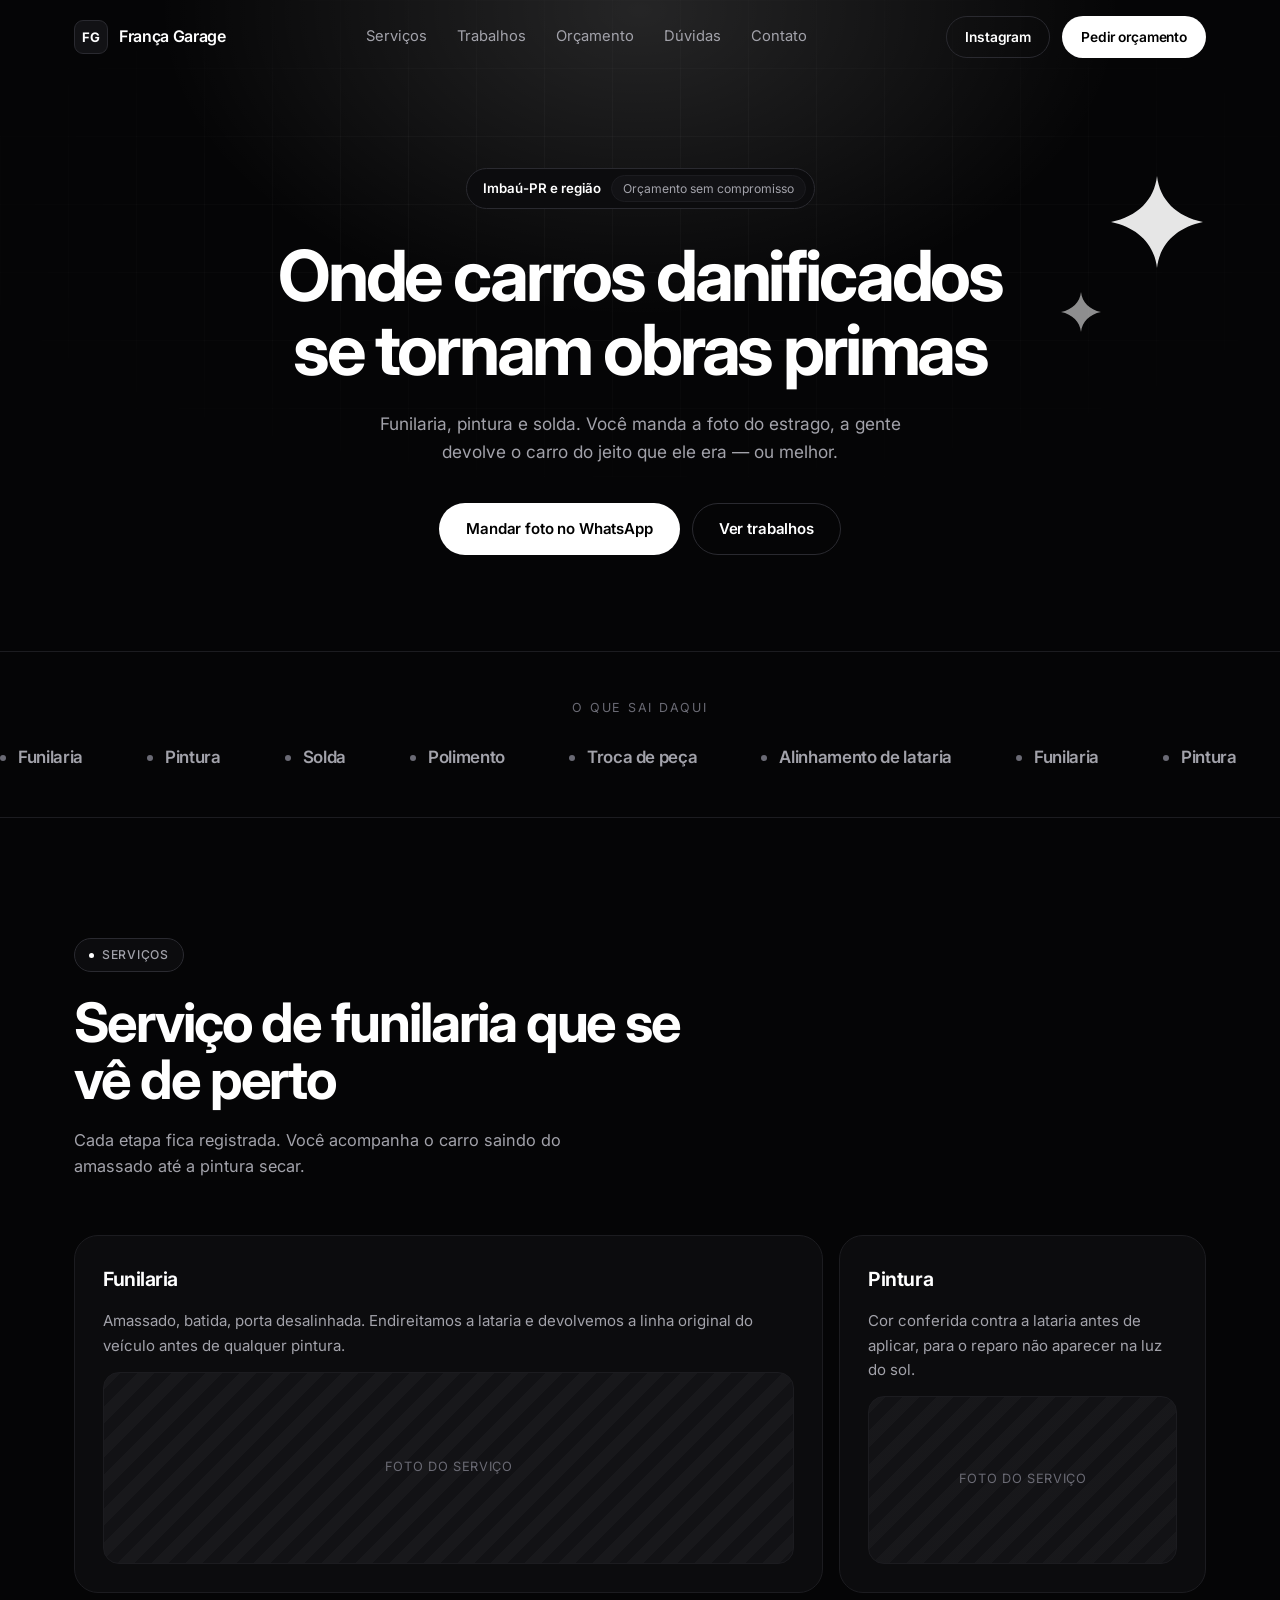
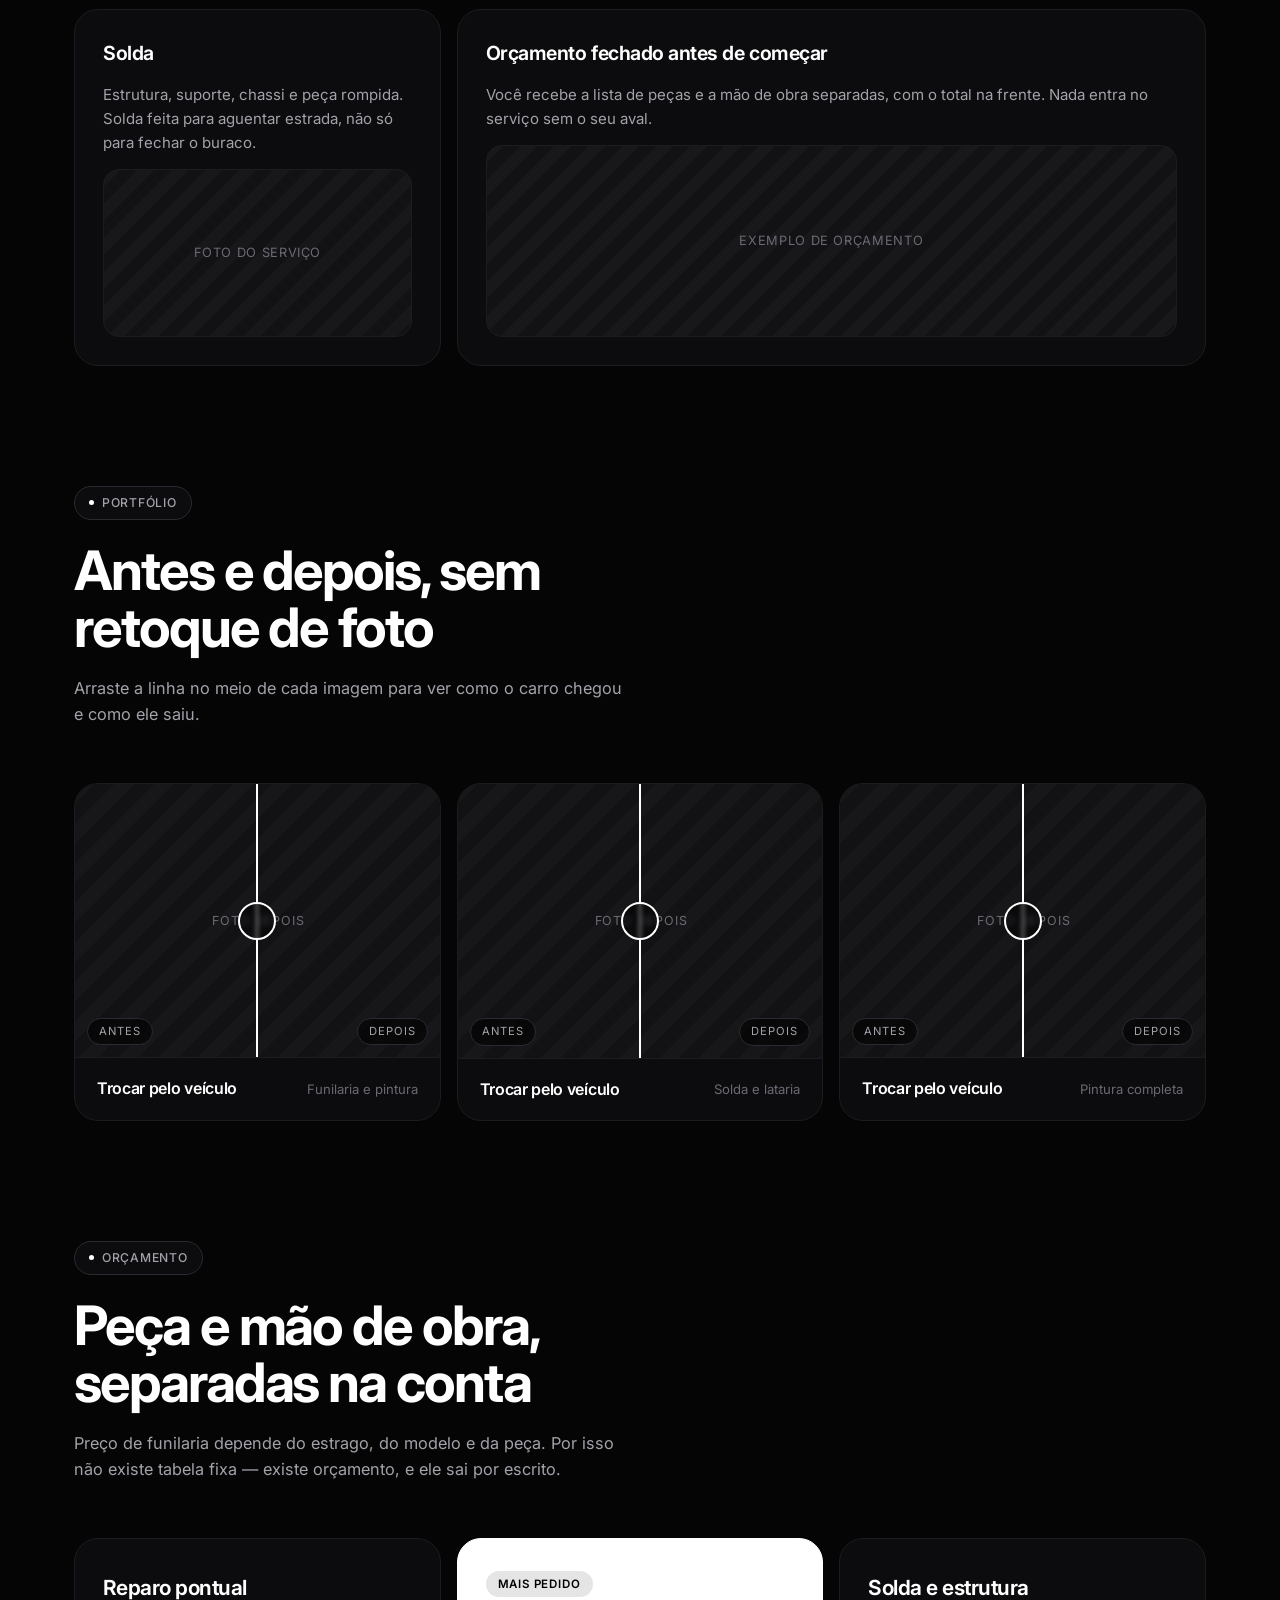
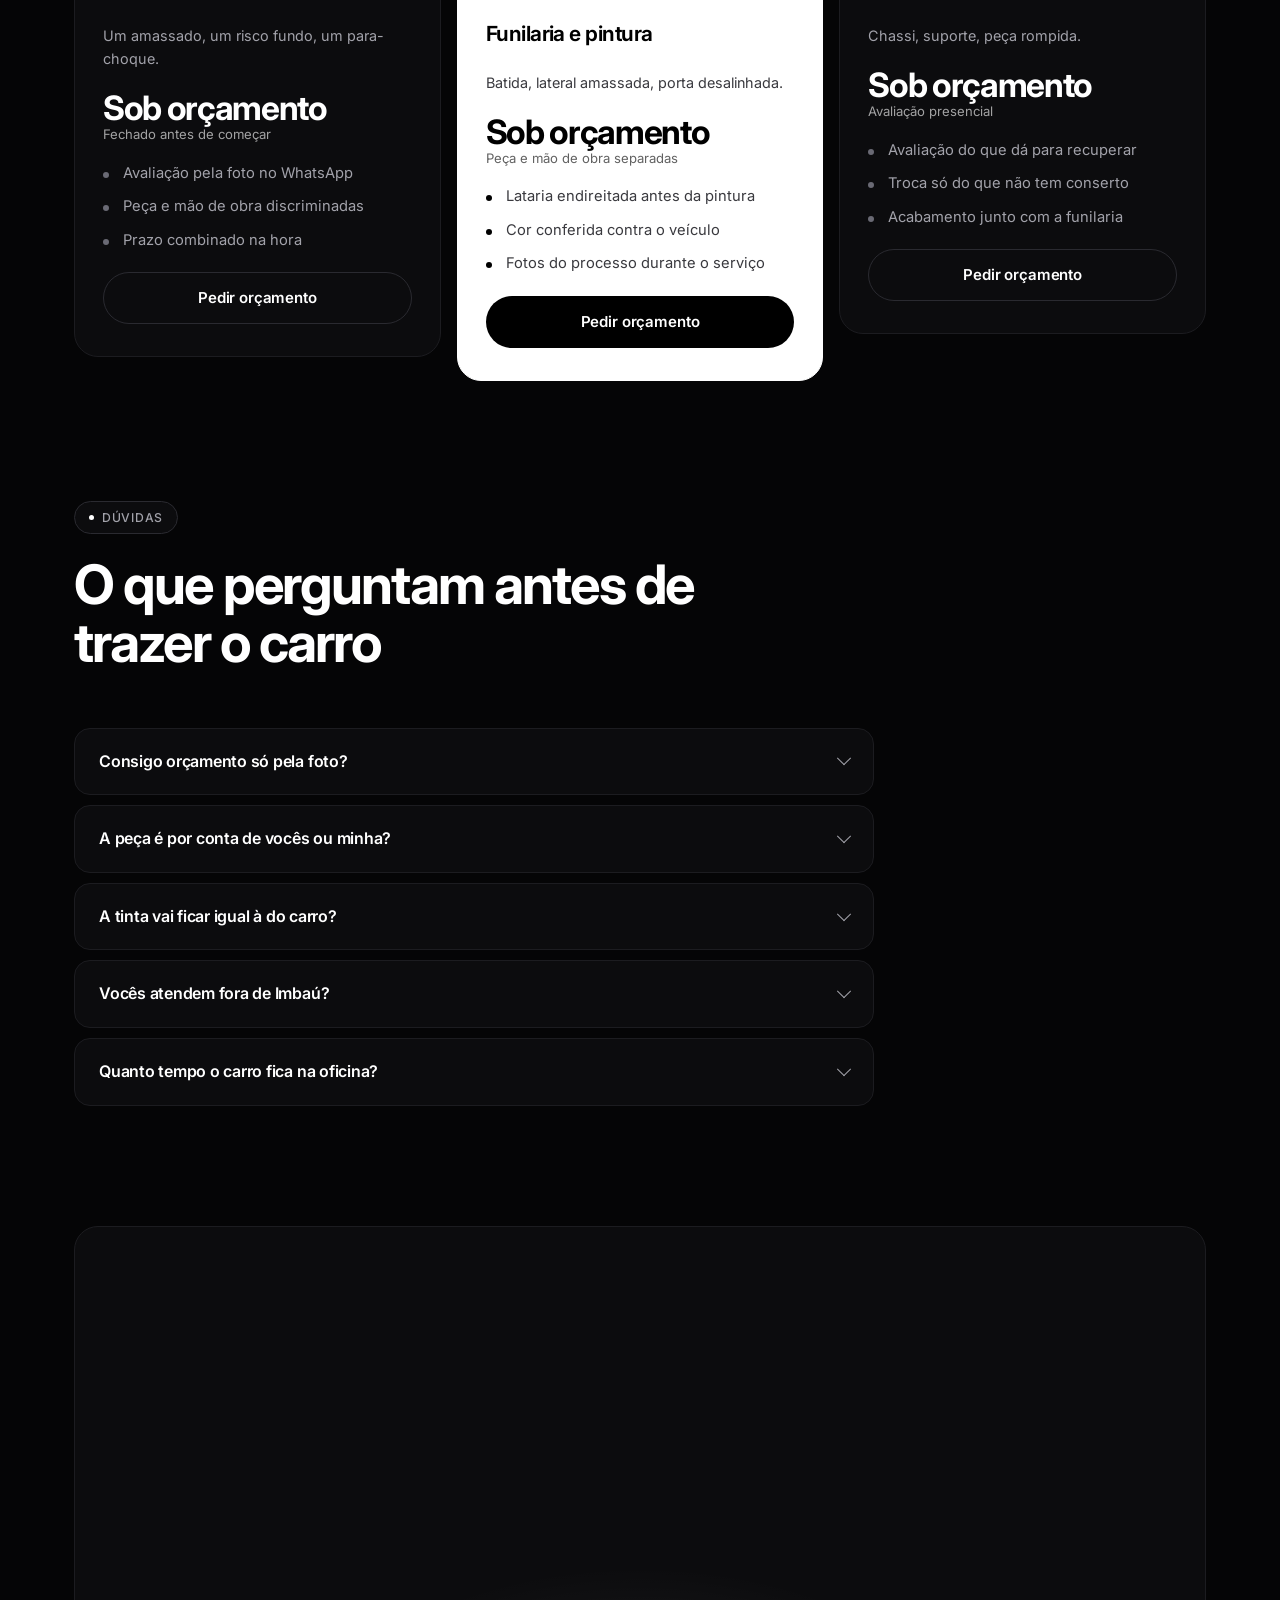
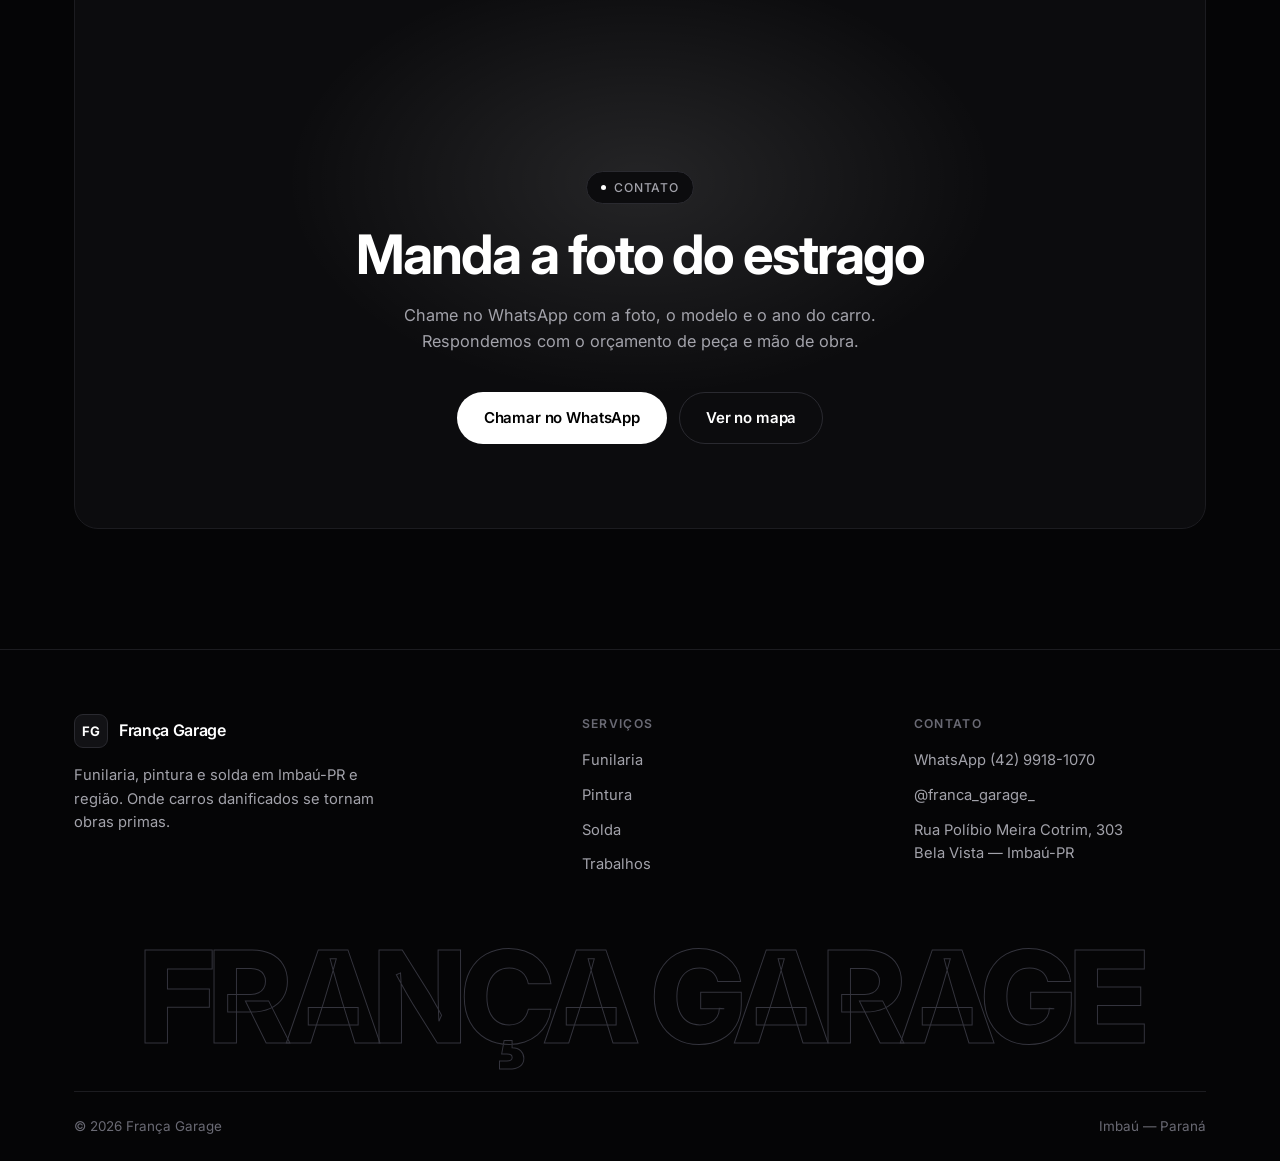
==== commit 4c1e0eca: "Um arquivo so para a dona da oficina editar: js/conteudo.js A landing passa a se montar a partir de " ====
--- a/franca-garage/index.html
+++ b/franca-garage/index.html
@@ -144,32 +144,14 @@
   </section>
 
   <!-- ===================== NÚMEROS ===================== -->
-  <section class="secao" style="padding-top: 0;">
+  <section class="secao" id="secaoNumeros" style="padding-top: 0;">
     <div class="env">
       <div class="secao__cabeca surge">
         <span class="selo">Resultado</span>
         <h2 class="titulo">Trabalho que dá para conferir de perto</h2>
       </div>
 
-      <div class="bento">
-        <article class="cartao cartao--meio surge" data-conferir="numero">
-          <p class="cartao__numero"><span>00</span></p>
-          <h3 class="cartao__titulo">Carros entregues</h3>
-          <p class="cartao__texto">Trocar pelo número real da oficina.</p>
-        </article>
-
-        <article class="cartao cartao--meio surge" data-conferir="numero">
-          <p class="cartao__numero"><span>00</span></p>
-          <h3 class="cartao__titulo">Anos de oficina</h3>
-          <p class="cartao__texto">Trocar pelo tempo real de casa.</p>
-        </article>
-
-        <article class="cartao cartao--meio surge" data-conferir="numero">
-          <p class="cartao__numero"><span>00</span></p>
-          <h3 class="cartao__titulo">Cidades atendidas</h3>
-          <p class="cartao__texto">Imbaú e região — trocar pelo número real.</p>
-        </article>
-      </div>
+      <div class="bento" id="listaNumeros"></div>
     </div>
   </section>
 
@@ -185,52 +167,7 @@
         </p>
       </div>
 
-      <div class="trabalhos">
-        <article class="trabalho surge">
-          <div class="antes-depois" data-antes-depois tabindex="0" role="slider"
-               aria-label="Comparação antes e depois" aria-valuemin="0" aria-valuemax="100" aria-valuenow="50">
-            <div class="antes-depois__lado antes-depois__antes" data-foto="antes">Foto antes</div>
-            <div class="antes-depois__lado antes-depois__depois" data-foto="depois">Foto depois</div>
-            <span class="antes-depois__alca" aria-hidden="true"></span>
-            <span class="antes-depois__etiqueta antes-depois__etiqueta--a">Antes</span>
-            <span class="antes-depois__etiqueta antes-depois__etiqueta--d">Depois</span>
-          </div>
-          <div class="trabalho__pe">
-            <span class="trabalho__nome">Trocar pelo veículo</span>
-            <span class="trabalho__tipo">Funilaria e pintura</span>
-          </div>
-        </article>
-
-        <article class="trabalho surge">
-          <div class="antes-depois" data-antes-depois tabindex="0" role="slider"
-               aria-label="Comparação antes e depois" aria-valuemin="0" aria-valuemax="100" aria-valuenow="50">
-            <div class="antes-depois__lado antes-depois__antes" data-foto="antes">Foto antes</div>
-            <div class="antes-depois__lado antes-depois__depois" data-foto="depois">Foto depois</div>
-            <span class="antes-depois__alca" aria-hidden="true"></span>
-            <span class="antes-depois__etiqueta antes-depois__etiqueta--a">Antes</span>
-            <span class="antes-depois__etiqueta antes-depois__etiqueta--d">Depois</span>
-          </div>
-          <div class="trabalho__pe">
-            <span class="trabalho__nome">Trocar pelo veículo</span>
-            <span class="trabalho__tipo">Solda e lataria</span>
-          </div>
-        </article>
-
-        <article class="trabalho surge">
-          <div class="antes-depois" data-antes-depois tabindex="0" role="slider"
-               aria-label="Comparação antes e depois" aria-valuemin="0" aria-valuemax="100" aria-valuenow="50">
-            <div class="antes-depois__lado antes-depois__antes" data-foto="antes">Foto antes</div>
-            <div class="antes-depois__lado antes-depois__depois" data-foto="depois">Foto depois</div>
-            <span class="antes-depois__alca" aria-hidden="true"></span>
-            <span class="antes-depois__etiqueta antes-depois__etiqueta--a">Antes</span>
-            <span class="antes-depois__etiqueta antes-depois__etiqueta--d">Depois</span>
-          </div>
-          <div class="trabalho__pe">
-            <span class="trabalho__nome">Trocar pelo veículo</span>
-            <span class="trabalho__tipo">Pintura completa</span>
-          </div>
-        </article>
-      </div>
+      <div class="trabalhos" id="listaTrabalhos"></div>
     </div>
   </section>
 
@@ -288,47 +225,14 @@
   </section>
 
   <!-- ===================== DEPOIMENTOS ===================== -->
-  <section class="secao" style="padding-top: 0;">
+  <section class="secao" id="secaoDepoimentos" style="padding-top: 0;">
     <div class="env">
       <div class="secao__cabeca surge">
         <span class="selo">Clientes</span>
         <h2 class="titulo">O que dizem depois de buscar o carro</h2>
       </div>
 
-      <div class="depoimentos">
-        <article class="depoimento surge" data-conferir="depoimento">
-          <p>Espaço reservado para um depoimento real de cliente. Trocar por um comentário recebido no direct ou no WhatsApp, com autorização.</p>
-          <div class="depoimento__pessoa">
-            <span class="depoimento__avatar">—</span>
-            <span>
-              <span class="depoimento__nome">Nome do cliente</span><br>
-              <span class="depoimento__de">Veículo atendido</span>
-            </span>
-          </div>
-        </article>
-
-        <article class="depoimento surge" data-conferir="depoimento">
-          <p>Espaço reservado para um depoimento real de cliente. Trocar por um comentário recebido no direct ou no WhatsApp, com autorização.</p>
-          <div class="depoimento__pessoa">
-            <span class="depoimento__avatar">—</span>
-            <span>
-              <span class="depoimento__nome">Nome do cliente</span><br>
-              <span class="depoimento__de">Veículo atendido</span>
-            </span>
-          </div>
-        </article>
-
-        <article class="depoimento surge" data-conferir="depoimento">
-          <p>Espaço reservado para um depoimento real de cliente. Trocar por um comentário recebido no direct ou no WhatsApp, com autorização.</p>
-          <div class="depoimento__pessoa">
-            <span class="depoimento__avatar">—</span>
-            <span>
-              <span class="depoimento__nome">Nome do cliente</span><br>
-              <span class="depoimento__de">Veículo atendido</span>
-            </span>
-          </div>
-        </article>
-      </div>
+      <div class="depoimentos" id="listaDepoimentos"></div>
     </div>
   </section>
 
@@ -452,6 +356,7 @@
   </div>
 </footer>
 
+<script src="js/conteudo.js"></script>
 <script src="js/site.js"></script>
 </body>
 </html>
--- a/franca-garage/css/site.css
+++ b/franca-garage/css/site.css
@@ -39,6 +39,9 @@
 button { font: inherit; color: inherit; background: none; border: 0; cursor: pointer; }
 
 html { scroll-behavior: smooth; }
+
+/* Seções que se apagam sozinhas quando não há conteúdo real. */
+[hidden] { display: none !important; }
 
 body {
   font-family: var(--fonte);
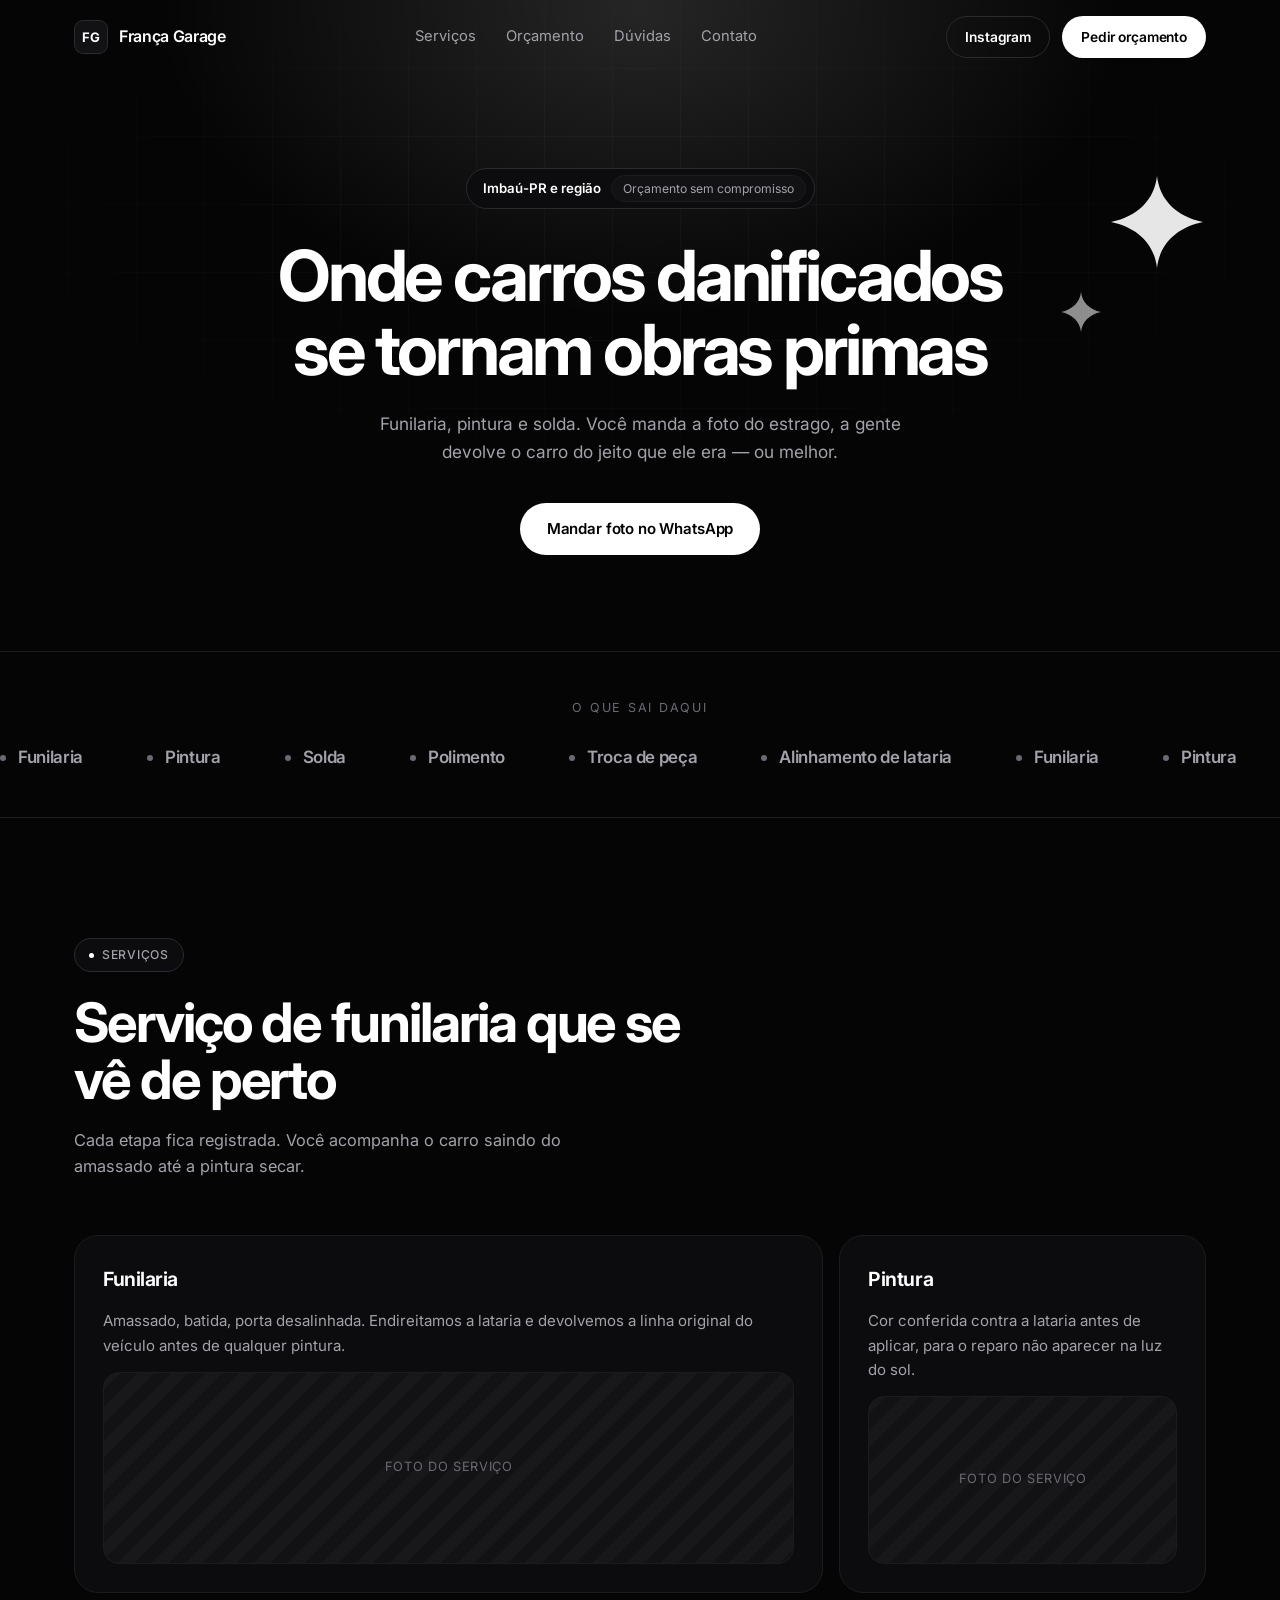
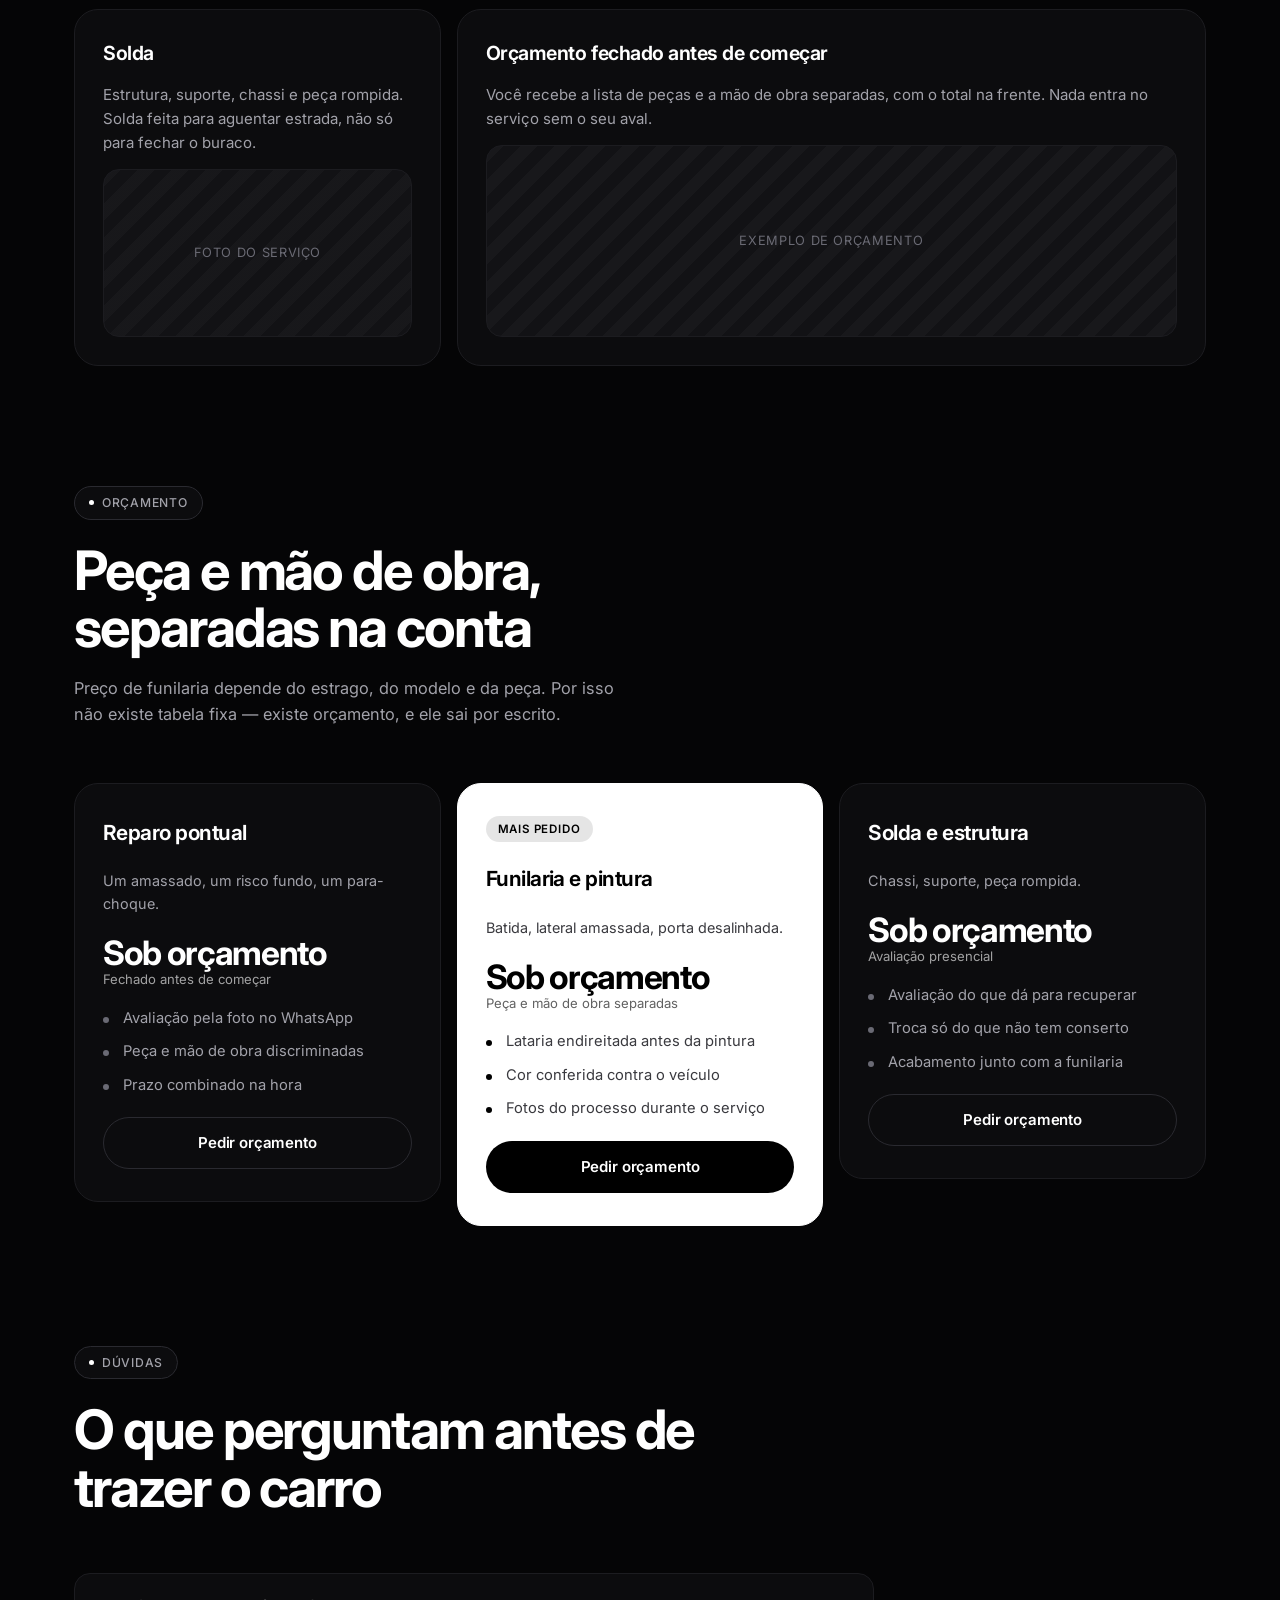
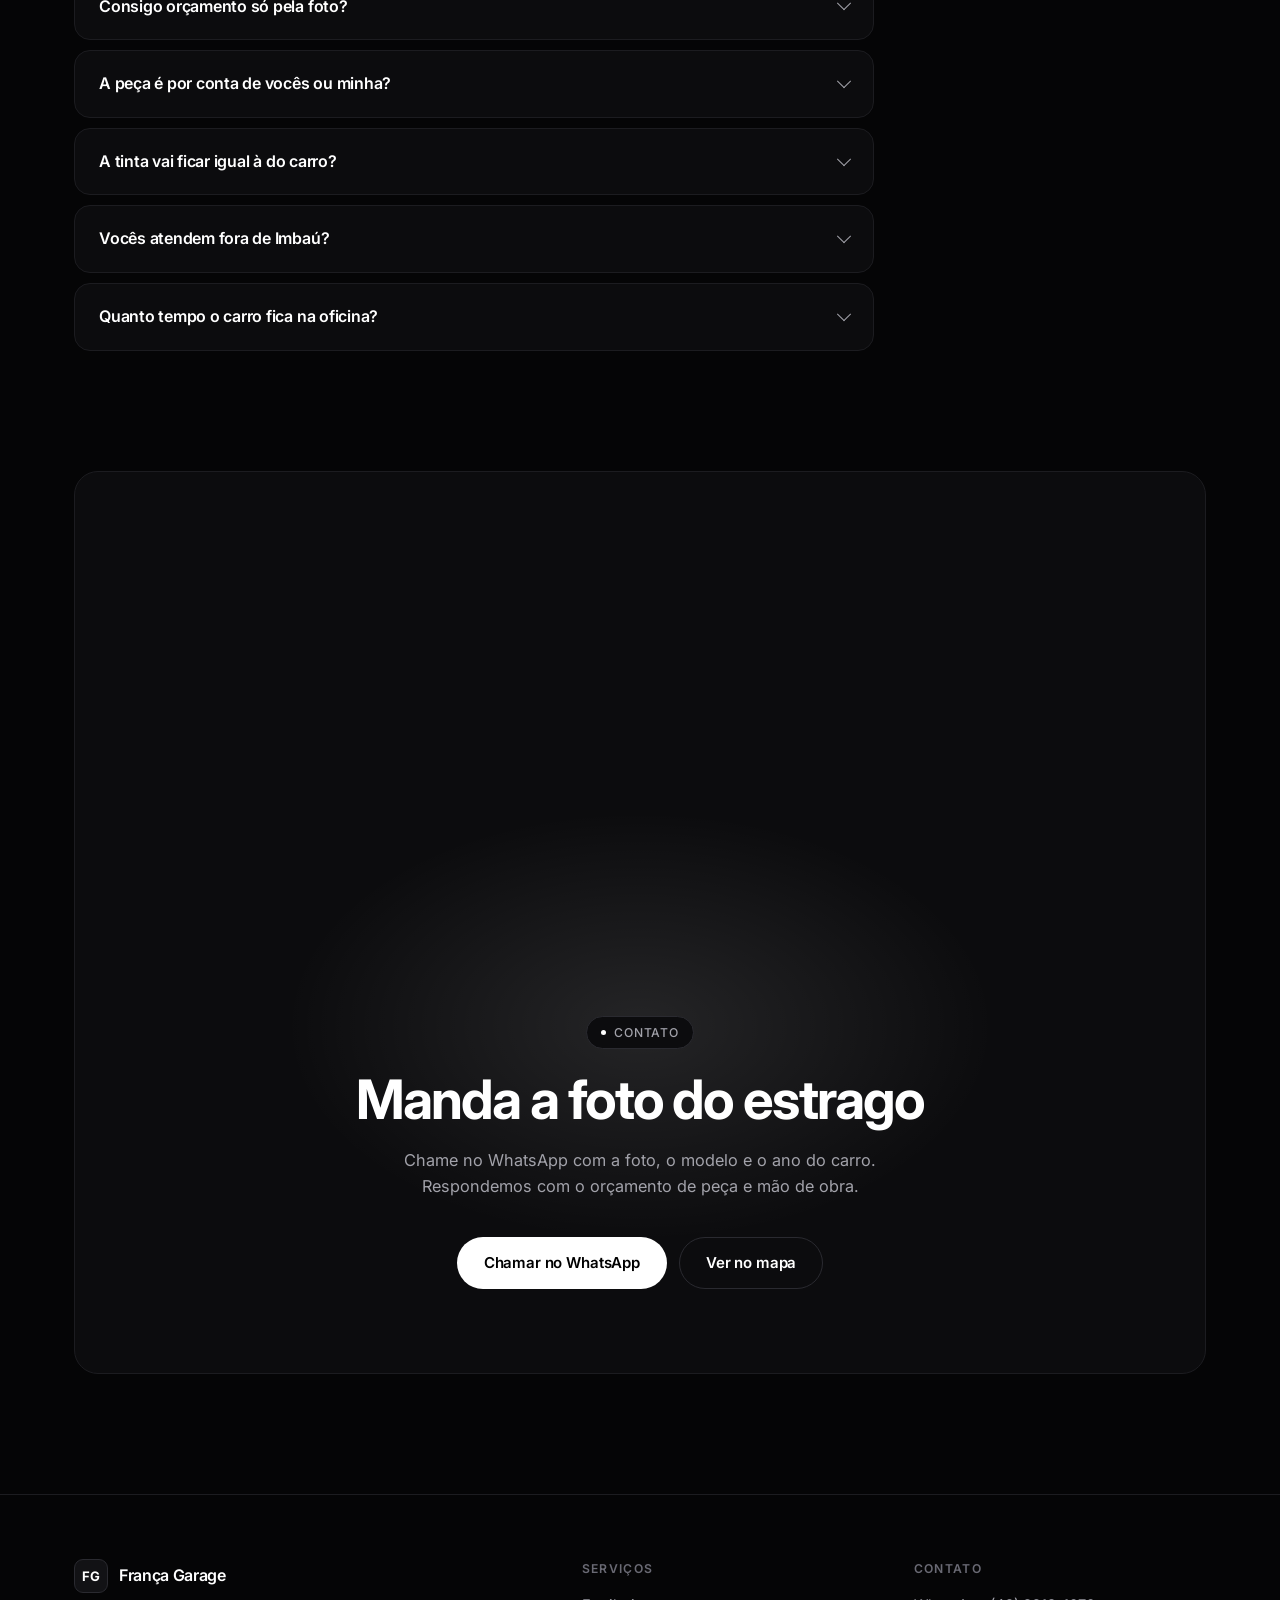
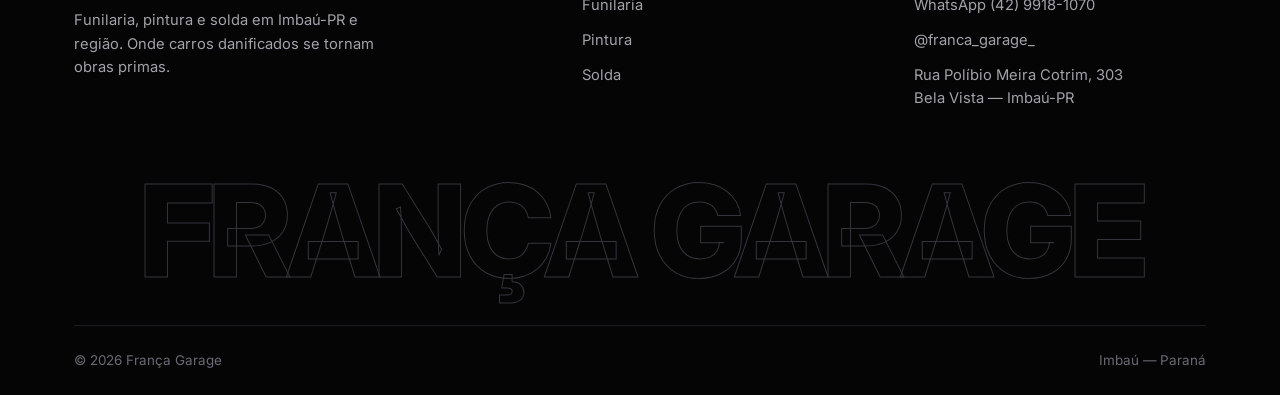
==== commit d750c804: "Separa foto decorativa de foto de trabalho real A dona pode querer carro bonito so para enfeitar a p" ====
--- a/franca-garage/index.html
+++ b/franca-garage/index.html
@@ -42,6 +42,7 @@
 
   <!-- ===================== HERO ===================== -->
   <section class="hero">
+    <div class="fundo-foto fundo-foto--hero" id="heroFundo" hidden aria-hidden="true"></div>
     <div class="hero__brilho" aria-hidden="true"></div>
     <div class="hero__grade" aria-hidden="true"></div>
 
@@ -295,6 +296,7 @@
   <section class="secao" id="contato" style="padding-top: 0;">
     <div class="env">
       <div class="chamada surge">
+        <div class="fundo-foto" id="chamadaFundo" hidden aria-hidden="true"></div>
         <div class="chamada__brilho" aria-hidden="true"></div>
         <span class="selo">Contato</span>
         <h2 class="titulo" style="margin-top: 22px;">Manda a foto do estrago</h2>
--- a/franca-garage/css/site.css
+++ b/franca-garage/css/site.css
@@ -230,6 +230,33 @@
   background-size: 68px 68px;
   mask-image: radial-gradient(ellipse 78% 58% at 50% 34%, #000 30%, transparent 78%);
   pointer-events: none;
+}
+
+/* Foto de fundo decorativa. A escuridão vem do conteudo.js. */
+.fundo-foto {
+  position: absolute;
+  inset: 0;
+  background-size: cover;
+  background-position: center;
+  pointer-events: none;
+}
+
+.fundo-foto::after {
+  content: "";
+  position: absolute;
+  inset: 0;
+  background: rgba(5, 5, 6, var(--escuridao, 0.72));
+}
+
+/* No topo, a foto some para o preto no fim da seção, para emendar na
+   próxima sem linha de corte. */
+.fundo-foto--hero::after {
+  background: linear-gradient(
+    to bottom,
+    rgba(5, 5, 6, calc(var(--escuridao, 0.72) * 0.86)) 0%,
+    rgba(5, 5, 6, var(--escuridao, 0.72)) 58%,
+    var(--fundo) 100%
+  );
 }
 
 .hero__conteudo { position: relative; }
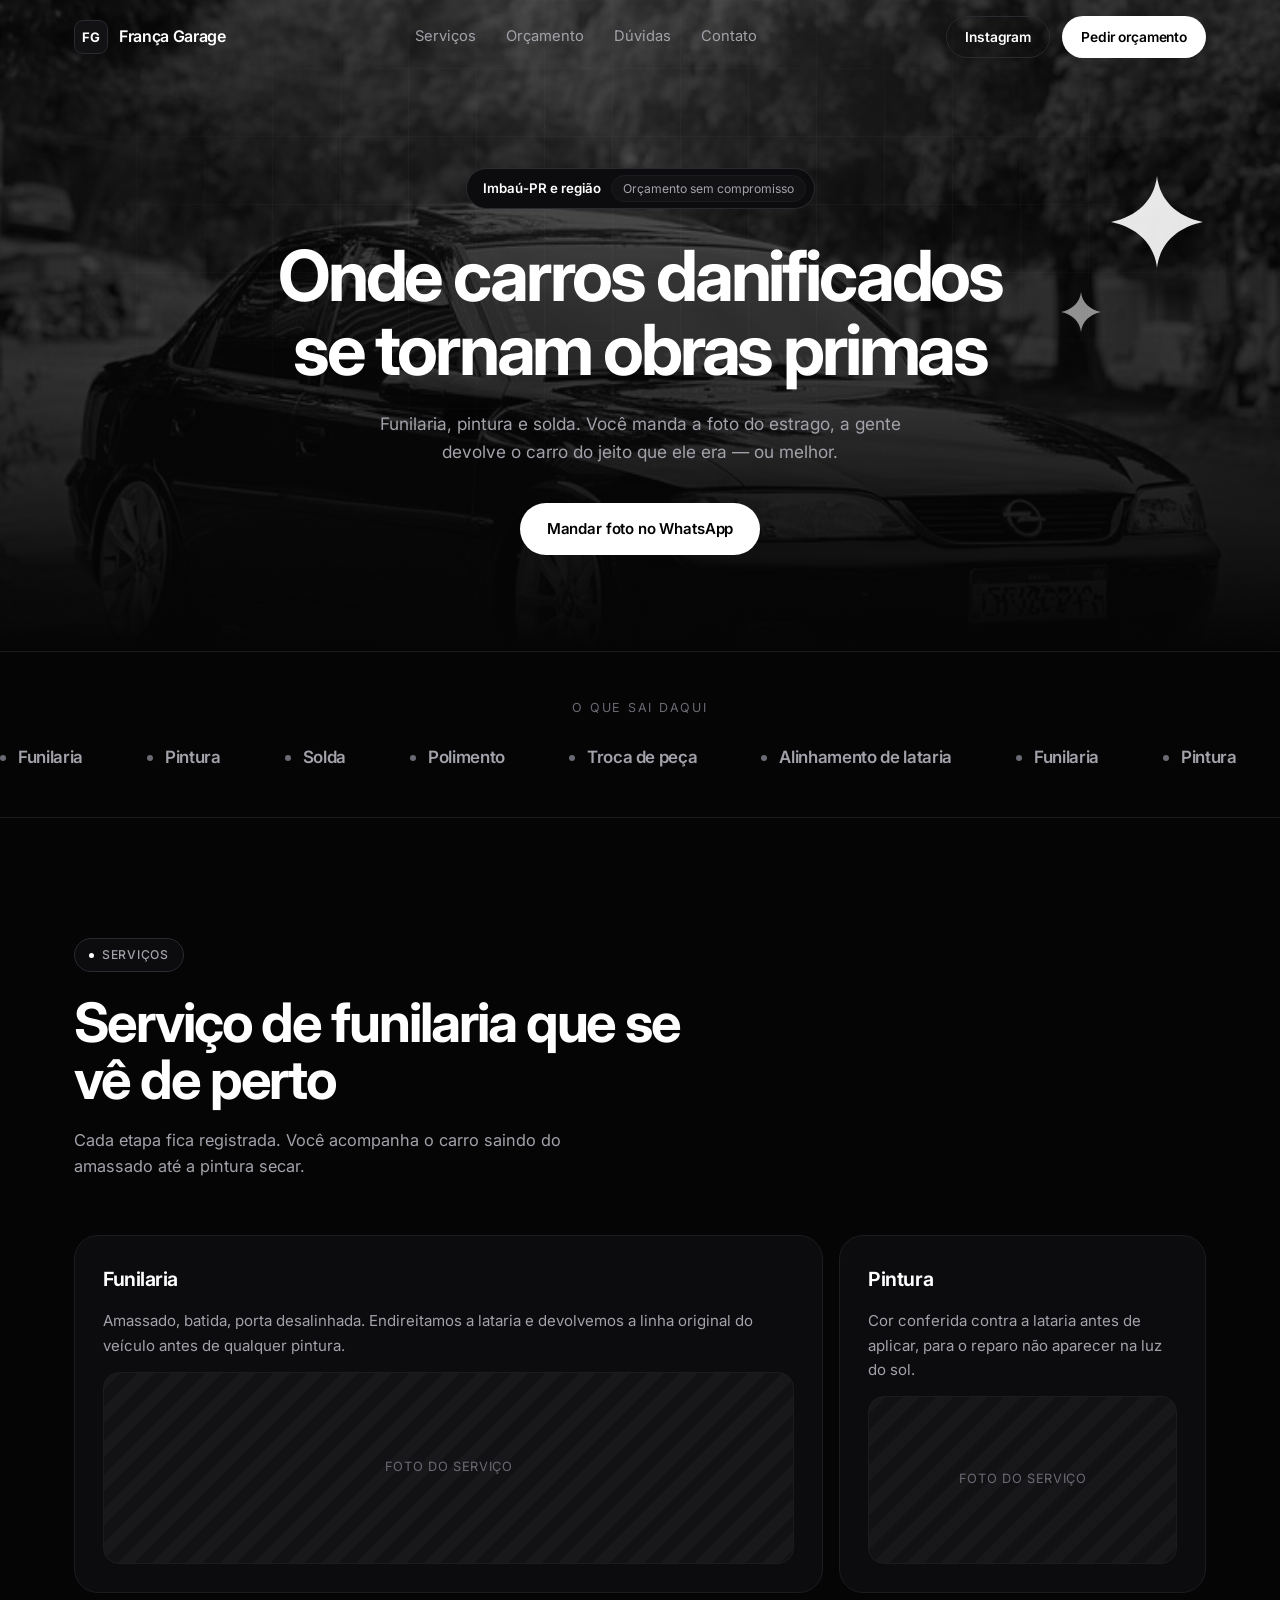
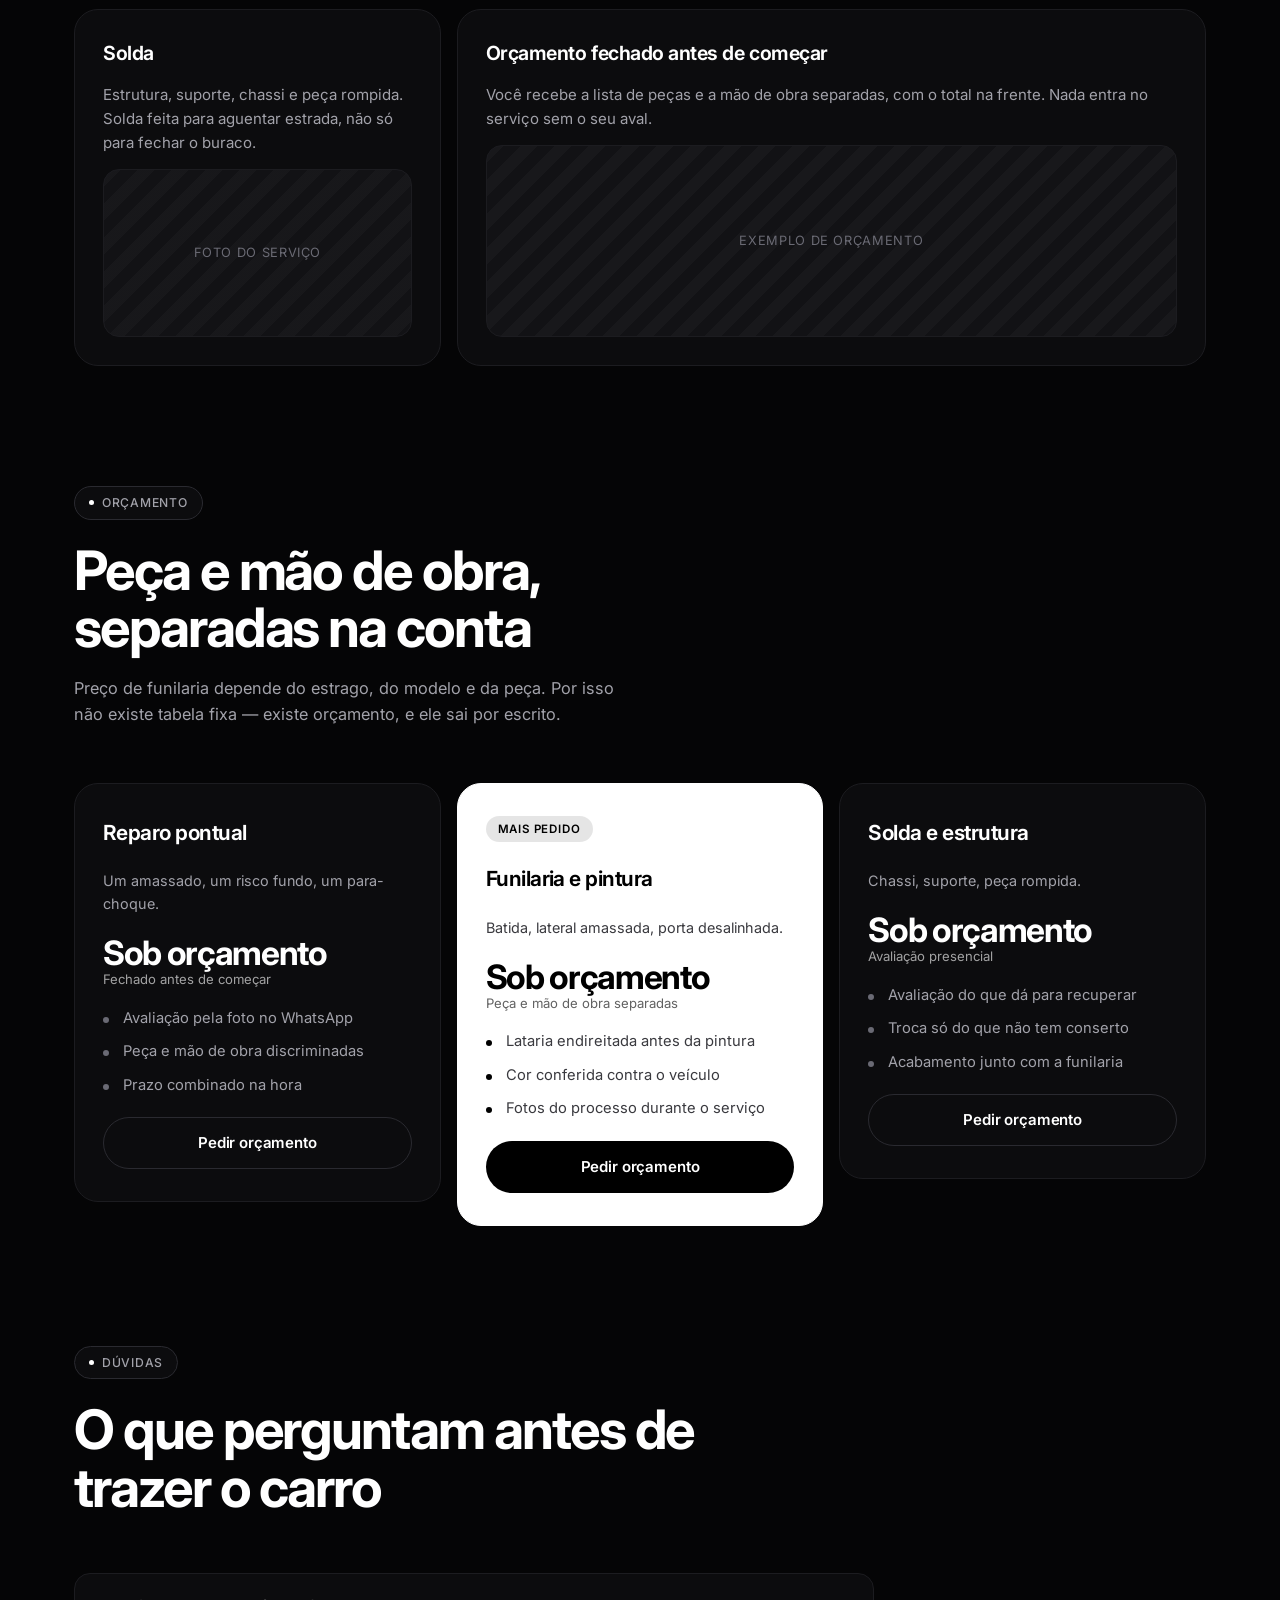
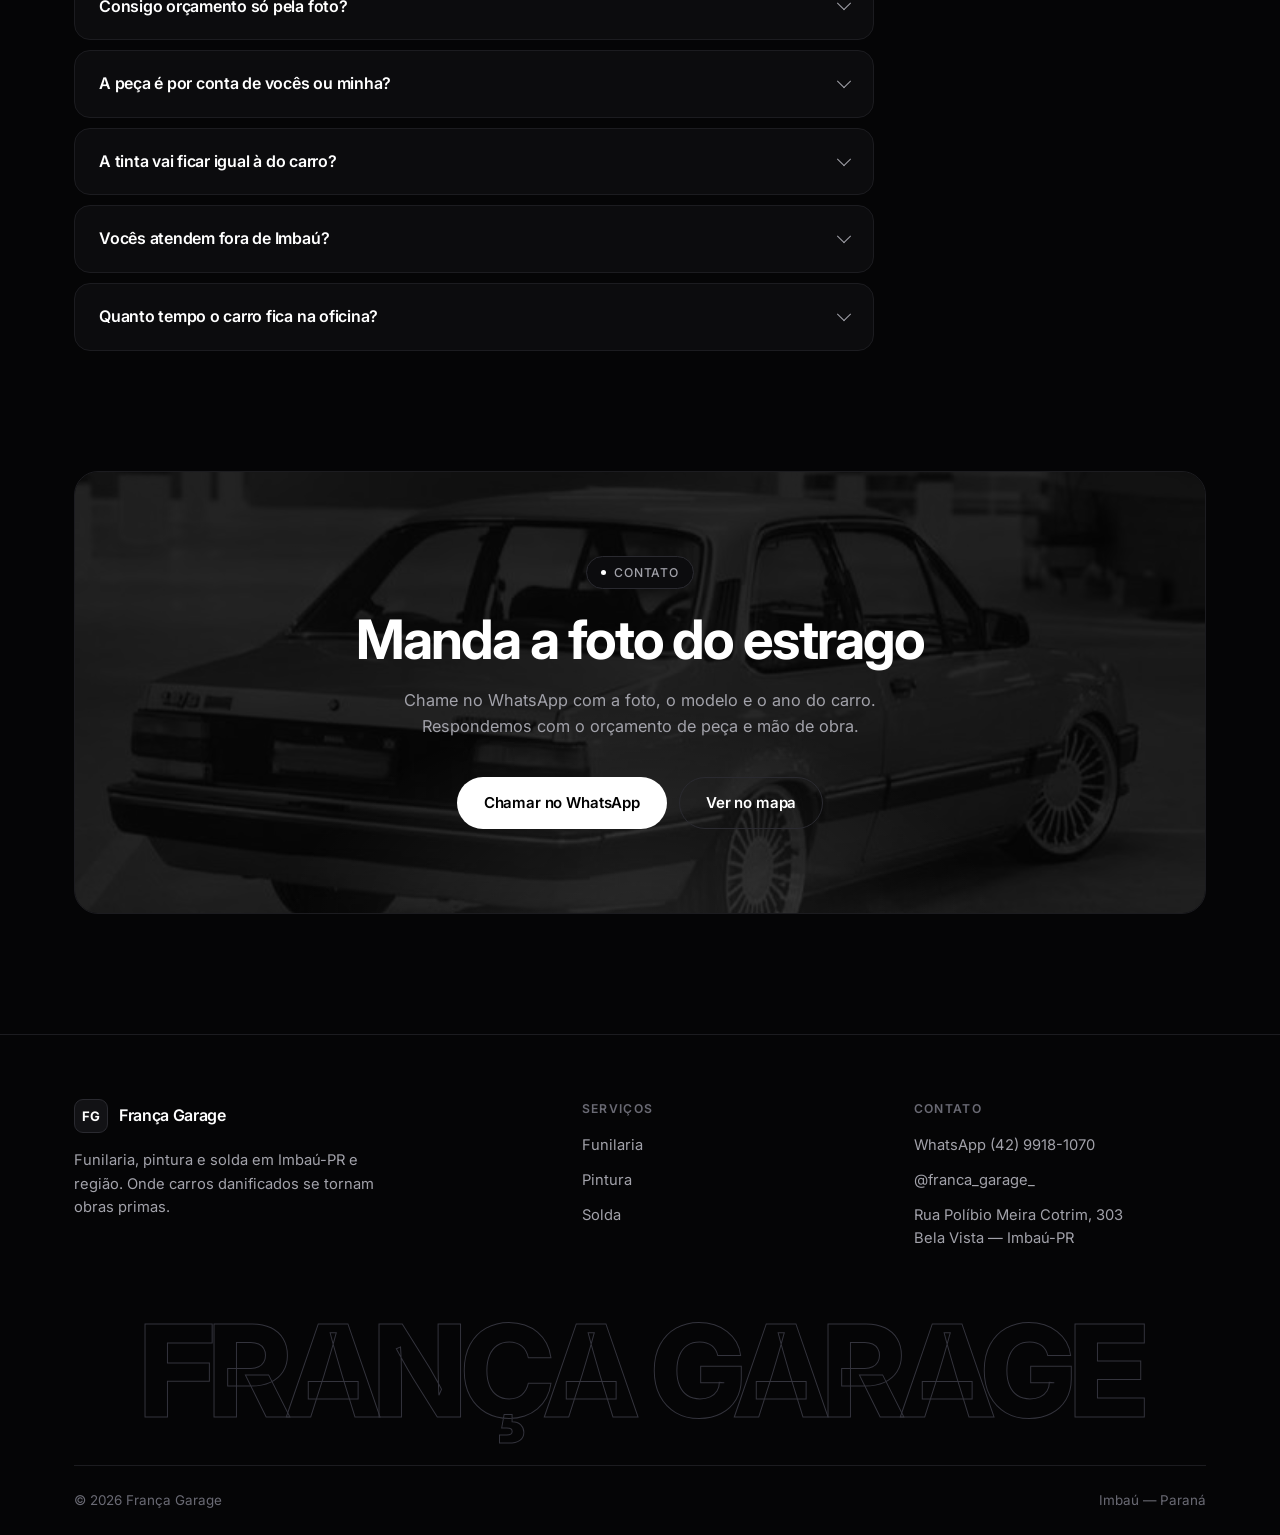
==== commit 98c9c4c6: "Abre o topo para video, com a foto como rede de seguranca FUNDOS.hero_video troca a foto do topo por" ====
--- a/franca-garage/index.html
+++ b/franca-garage/index.html
@@ -42,7 +42,9 @@
 
   <!-- ===================== HERO ===================== -->
   <section class="hero">
-    <div class="fundo-foto fundo-foto--hero" id="heroFundo" hidden aria-hidden="true"></div>
+    <div class="fundo-foto fundo-foto--hero" id="heroFundo" hidden aria-hidden="true">
+      <video class="fundo-video" id="heroVideo" hidden muted loop playsinline preload="metadata"></video>
+    </div>
     <div class="hero__brilho" aria-hidden="true"></div>
     <div class="hero__grade" aria-hidden="true"></div>
 
--- a/franca-garage/css/site.css
+++ b/franca-garage/css/site.css
@@ -239,13 +239,32 @@
   background-size: cover;
   background-position: center;
   pointer-events: none;
+  /* 1 = preto e branco, 0 = cor original. Vem do conteudo.js. */
+  filter: grayscale(var(--pb, 1));
+}
+
+/* O vídeo fica embaixo do véu escuro do .fundo-foto, e por isso herda o
+   preto e branco e o escurecimento sem precisar de regra própria. */
+.fundo-video {
+  position: absolute;
+  inset: 0;
+  z-index: 0;
+  width: 100%;
+  height: 100%;
+  object-fit: cover;
 }
 
 .fundo-foto::after {
+  z-index: 1;
   content: "";
   position: absolute;
   inset: 0;
   background: rgba(5, 5, 6, var(--escuridao, 0.72));
+}
+
+/* A faixa final tem texto por cima da foto inteira, então escurece mais. */
+.chamada .fundo-foto::after {
+  background: rgba(5, 5, 6, var(--escuridao-chamada, 0.86));
 }
 
 /* No topo, a foto some para o preto no fim da seção, para emendar na
@@ -678,6 +697,11 @@
 }
 
 .chamada > * { position: relative; }
+
+/* O fundo e o brilho precisam continuar absolutos. A regra acima tem a mesma
+   especificidade e vinha depois, então achatava os dois para altura zero. */
+.chamada > .fundo-foto,
+.chamada > .chamada__brilho { position: absolute; }
 .chamada .titulo { margin-inline: auto; max-width: 20ch; }
 .chamada .subtitulo { margin-inline: auto; }
 
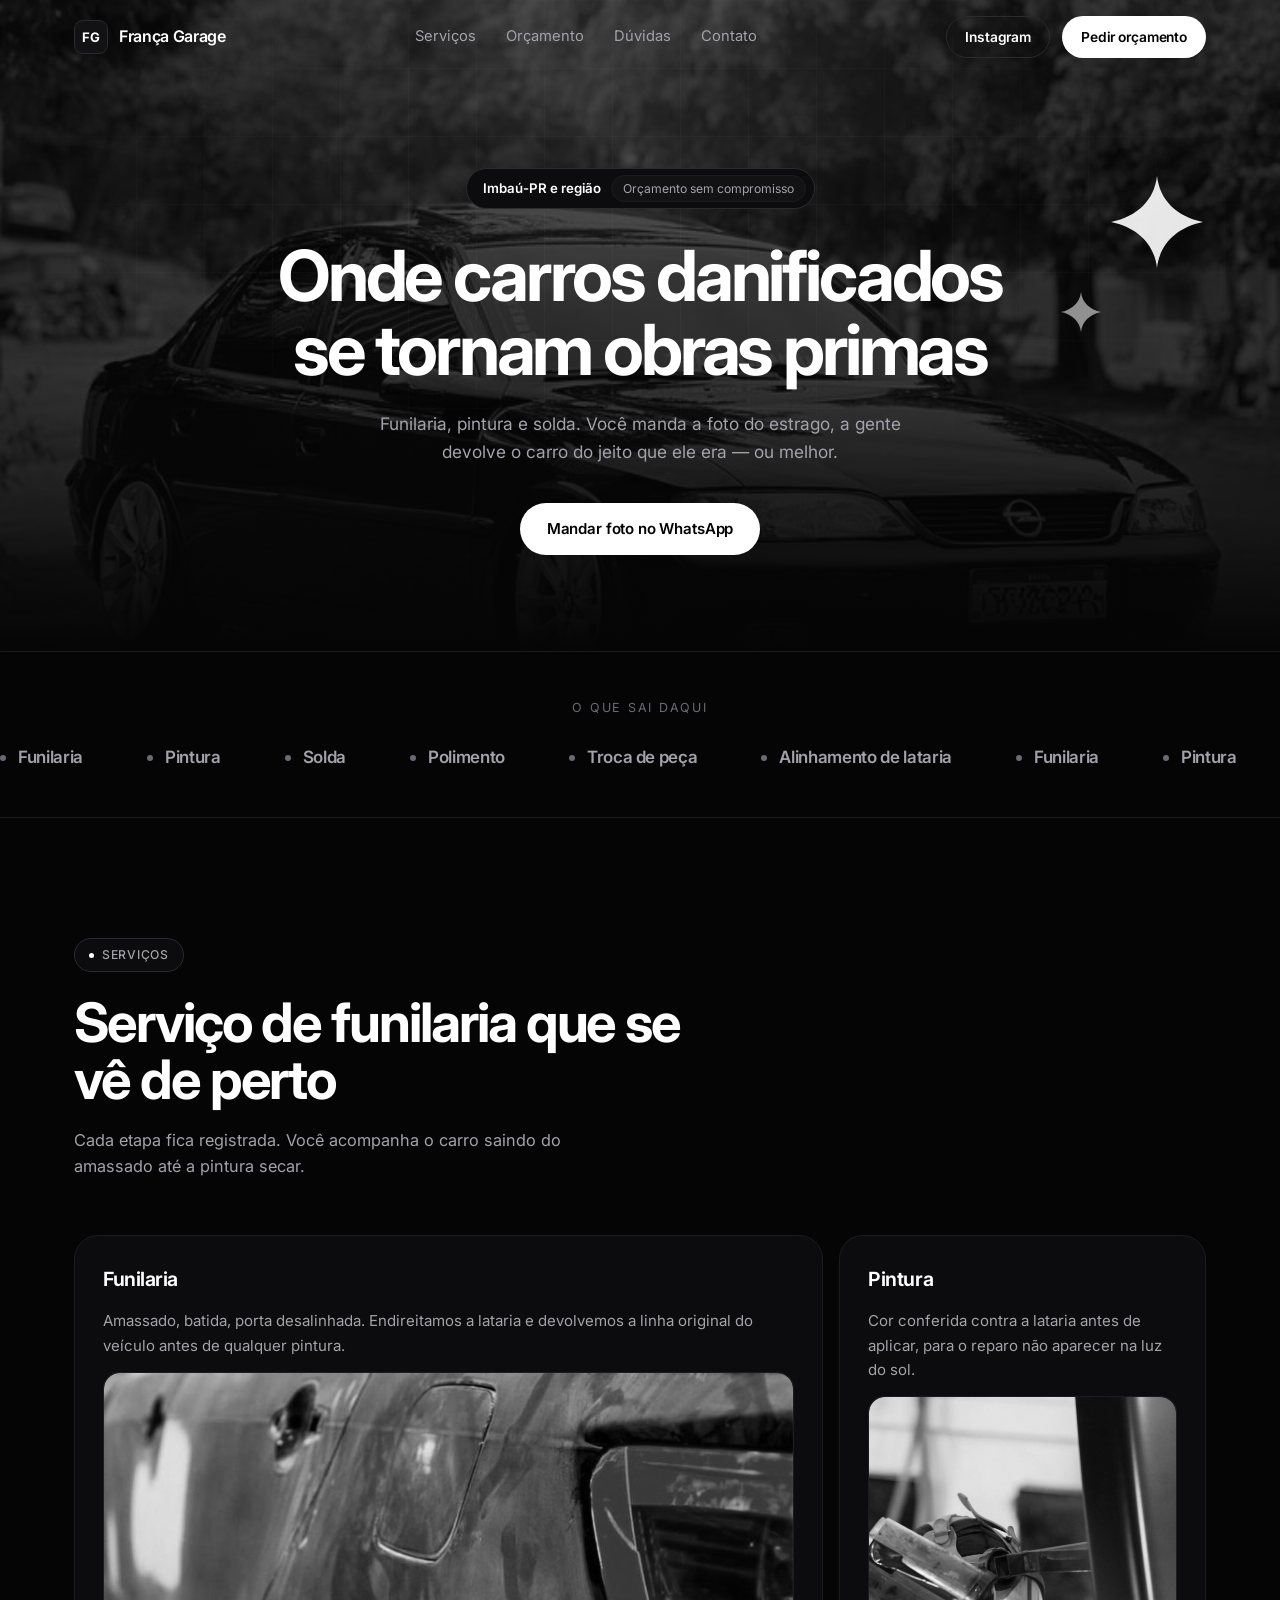
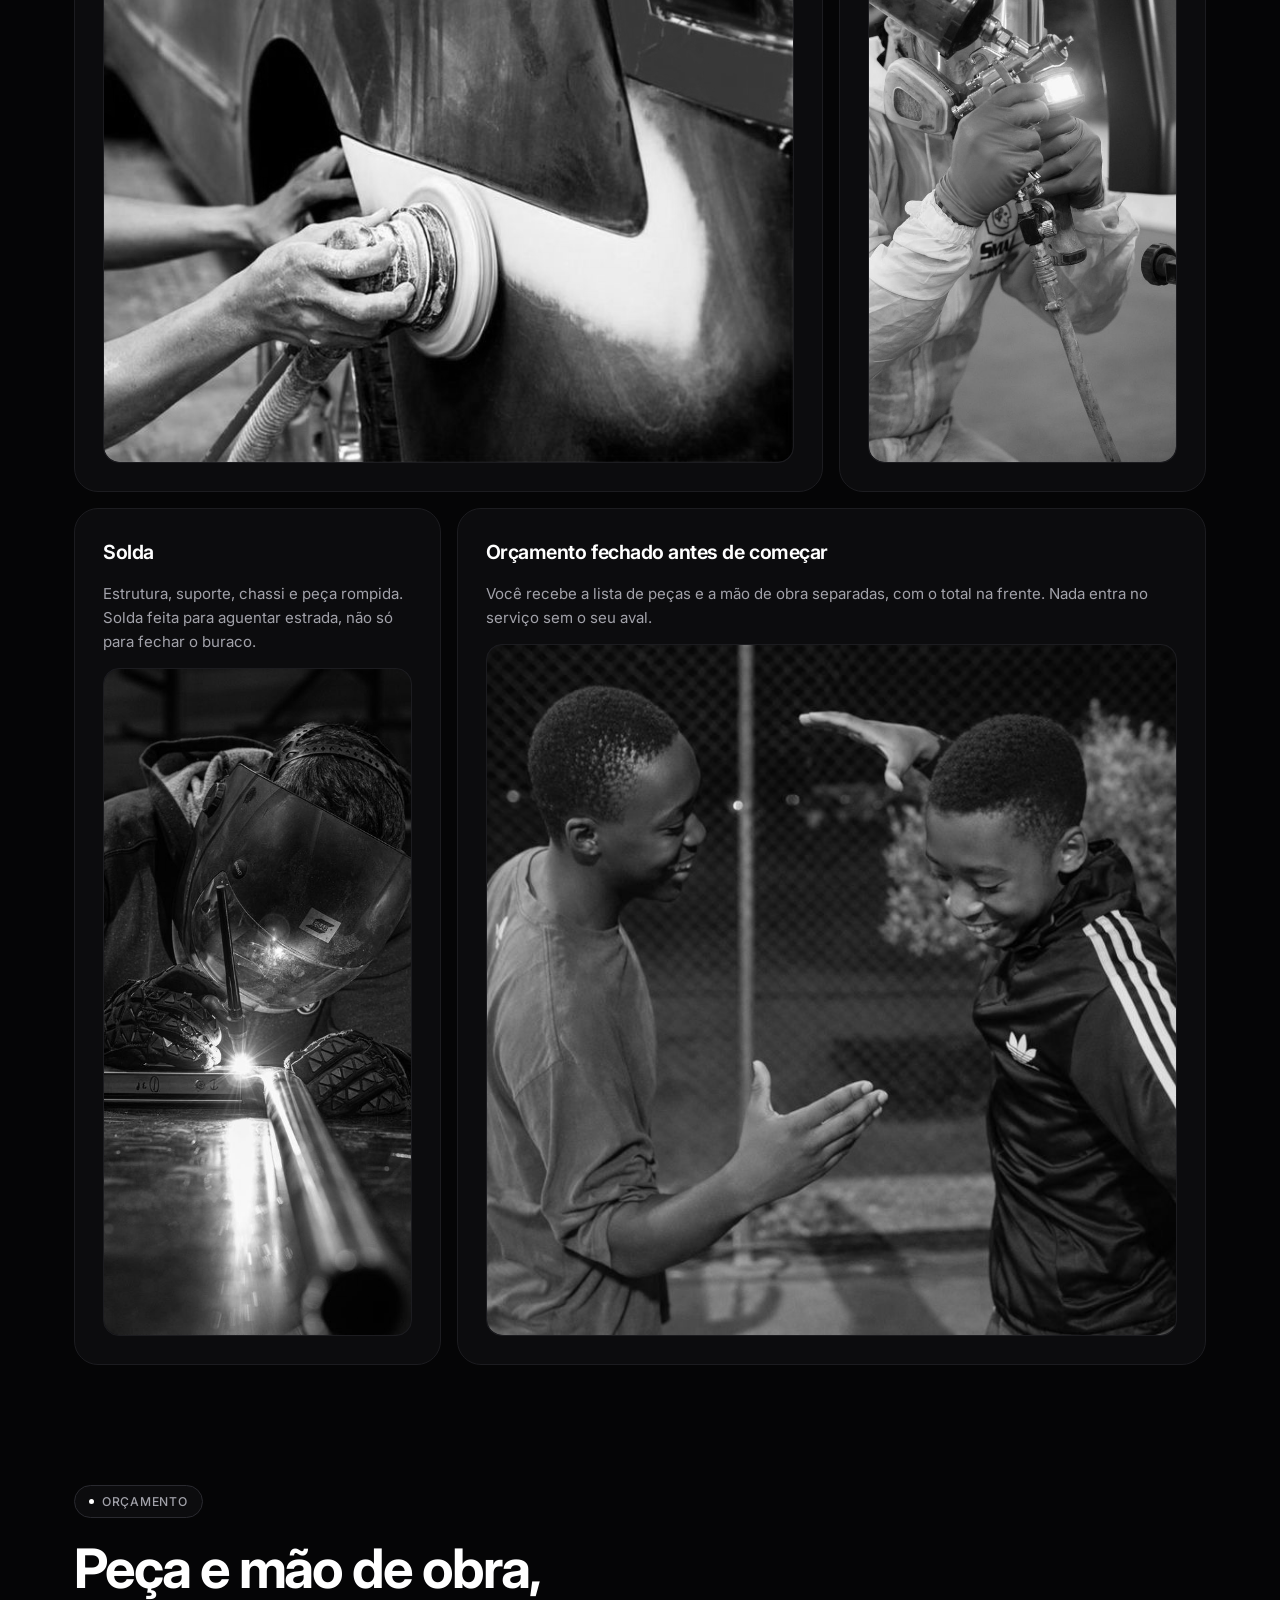
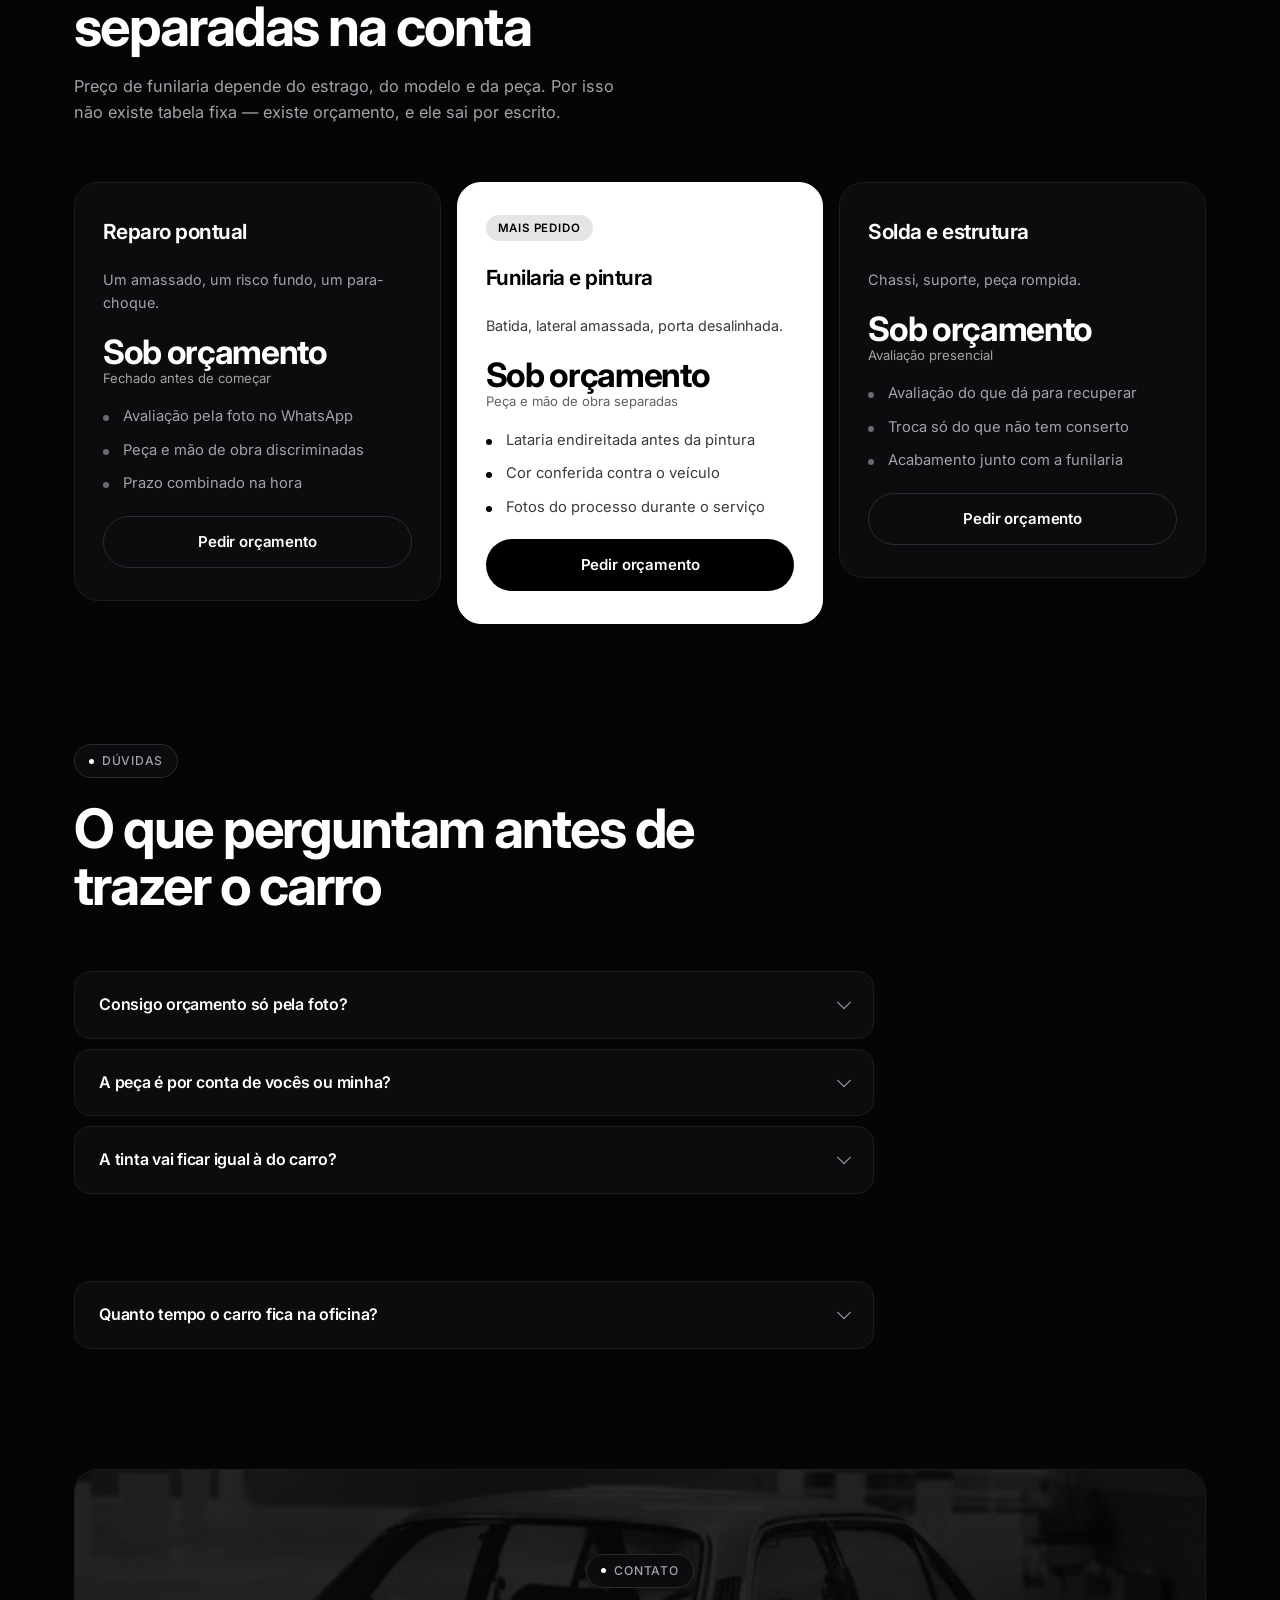
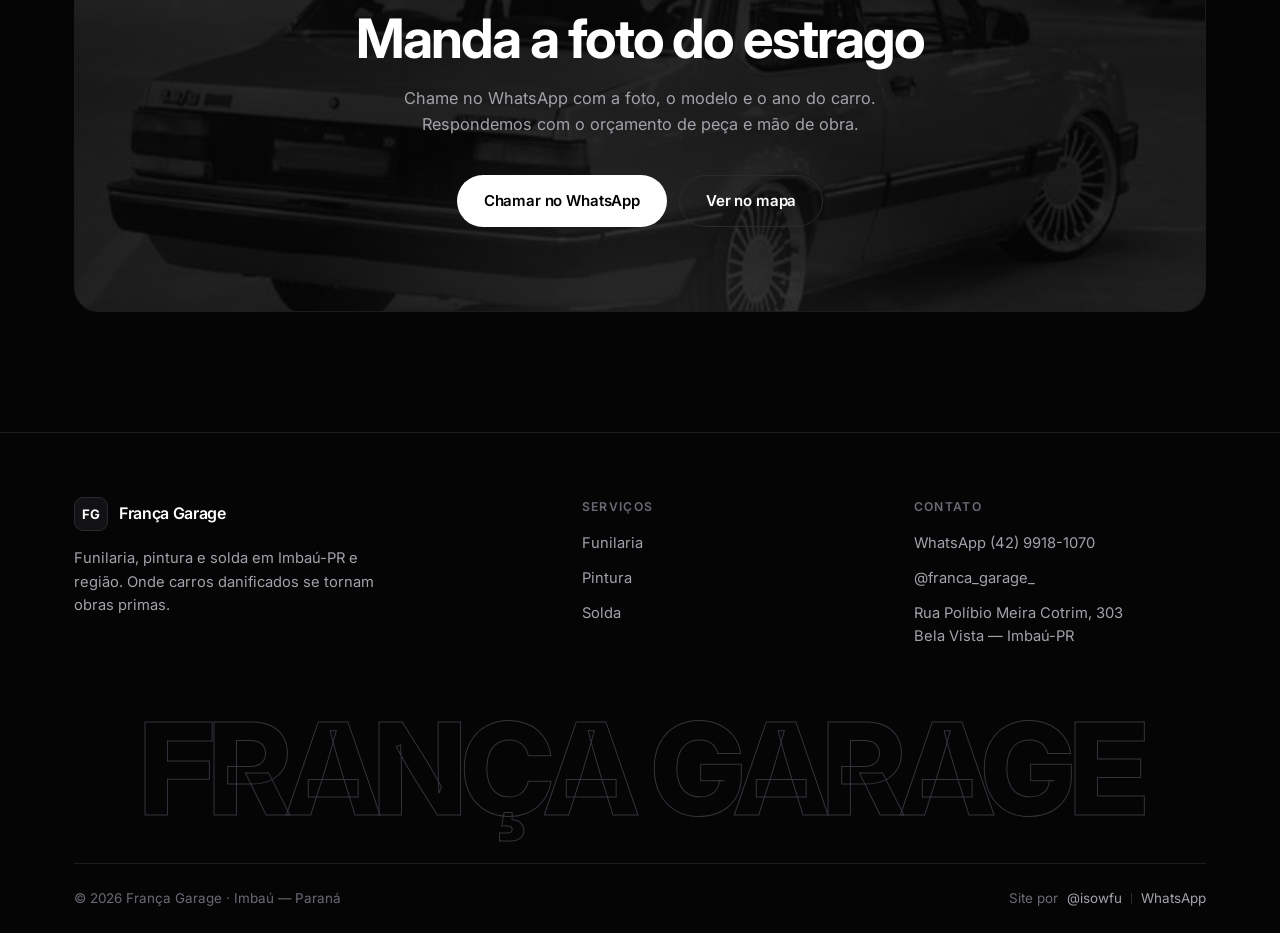
==== commit f3524c4e: "Credito de criacao no rodape "Site por @isowfu · WhatsApp" na barra de baixo, discreto, com os dois " ====
--- a/franca-garage/index.html
+++ b/franca-garage/index.html
@@ -354,11 +354,20 @@
     <p class="marca-agua" aria-hidden="true">FRANÇA GARAGE</p>
 
     <div class="rodape__fim">
-      <span>&copy; <span id="ano"></span> França Garage</span>
-      <span>Imbaú — Paraná</span>
+      <span>&copy; <span id="ano"></span> França Garage · Imbaú — Paraná</span>
+      <span class="credito" id="credito" hidden>
+        Site por
+        <a id="creditoInsta" href="#" target="_blank" rel="noopener"></a>
+        <span class="credito__risco" aria-hidden="true"></span>
+        <a id="creditoZap" href="#" target="_blank" rel="noopener">WhatsApp</a>
+      </span>
     </div>
   </div>
 </footer>
+
+<!-- A ferramenta de orçamento da oficina nasce aqui, vazia. Ela só é
+     preenchida por js/orcamento.js quando alguém entra por #oficina. -->
+<div id="appOficina" hidden></div>
 
 <script src="js/conteudo.js"></script>
 <script src="js/site.js"></script>
--- a/franca-garage/css/site.css
+++ b/franca-garage/css/site.css
@@ -417,6 +417,7 @@
 .cartao__figura {
   flex: 1;
   min-height: 168px;
+  overflow: hidden;
   border: 1px solid var(--linha);
   border-radius: var(--raio);
   background:
@@ -761,6 +762,130 @@
   color: var(--texto-3);
 }
 
+
+/* Foto ou vídeo dentro do card. O zoom no hover é curto e lento: o card
+   reage ao mouse sem virar carrossel. */
+.cartao__midia {
+  display: block;
+  width: 100%;
+  height: 100%;
+  object-fit: cover;
+  border-radius: inherit;
+  /* Sem cor, para acompanhar o resto do site. A mesma chave dos fundos
+     (preto_e_branco no conteudo.js) manda aqui. */
+  filter: grayscale(var(--pb, 1));
+  transition: transform 0.7s cubic-bezier(0.22, 1, 0.36, 1),
+              filter 0.5s ease;
+}
+
+/* O card do orçamento é largo e baixo: o corte centralizado pegava só os
+   rostos e deixava as mãos de fora — e são as mãos que contam o trato.
+   Puxa o enquadramento para baixo. */
+[data-foto="orcamento"] .cartao__midia { object-position: center 68%; }
+
+/* Passar o mouse devolve a cor da foto. O card ganha uma recompensa em vez
+   de só um zoom. */
+.cartao:hover .cartao__midia {
+  transform: scale(1.045);
+  filter: grayscale(0);
+}
+
+/* ===================== Cursor de bolinha =====================
+   Só existe em quem tem mouse. Em tela de toque nada disso é criado, e o
+   cursor do sistema nunca é escondido. */
+html.com-bolinha, html.com-bolinha * { cursor: none; }
+
+.bolinha, .bolinha__anel {
+  position: fixed;
+  top: 0; left: 0;
+  z-index: 90;
+  border-radius: 50%;
+  pointer-events: none;
+  /* difference mantém a bolinha visível tanto no preto quanto no card
+     branco dos preços, sem precisar trocar de cor na mão. */
+  mix-blend-mode: difference;
+  will-change: transform;
+}
+
+.bolinha {
+  width: 7px; height: 7px;
+  margin: -3.5px 0 0 -3.5px;
+  background: #fff;
+}
+
+.bolinha__anel {
+  width: 32px; height: 32px;
+  margin: -16px 0 0 -16px;
+  border: 1px solid rgba(255, 255, 255, 0.55);
+  transition: width 0.28s cubic-bezier(0.22, 1, 0.36, 1),
+              height 0.28s cubic-bezier(0.22, 1, 0.36, 1),
+              margin 0.28s cubic-bezier(0.22, 1, 0.36, 1),
+              border-color 0.28s ease,
+              opacity 0.28s ease;
+}
+
+/* Sobre algo clicável o anel abre; sobre o comparador ele vira alça. */
+.bolinha__anel.pegando {
+  width: 58px; height: 58px;
+  margin: -29px 0 0 -29px;
+  border-color: #fff;
+}
+
+.bolinha__anel.arrastando {
+  width: 74px; height: 74px;
+  margin: -37px 0 0 -37px;
+  border-width: 2px;
+}
+
+.bolinha.sumiu, .bolinha__anel.sumiu { opacity: 0; }
+
+/* ===================== Entrada do topo =====================
+   A primeira dobra não espera rolagem: sobe sozinha ao abrir, em escada. */
+@keyframes sobeEntrando {
+  from { opacity: 0; transform: translateY(22px); }
+  to   { opacity: 1; transform: none; }
+}
+
+.hero__conteudo > * {
+  animation: sobeEntrando 0.75s cubic-bezier(0.22, 1, 0.36, 1) backwards;
+}
+.hero__conteudo > .aviso-topo   { animation-delay: 0.05s; }
+.hero__conteudo > .hero__titulo { animation-delay: 0.14s; }
+.hero__conteudo > .hero__texto  { animation-delay: 0.24s; }
+.hero__conteudo > .hero__botoes { animation-delay: 0.34s; }
+
+/* Sublinhado que corre no menu. */
+.menu a { position: relative; }
+.menu a::after {
+  content: "";
+  position: absolute;
+  left: 0; bottom: -4px;
+  width: 100%; height: 1px;
+  background: currentColor;
+  transform: scaleX(0);
+  transform-origin: right;
+  transition: transform 0.32s cubic-bezier(0.22, 1, 0.36, 1);
+}
+.menu a:hover::after { transform: scaleX(1); transform-origin: left; }
+
+/* O botão afunda ao ser apertado — devolve o toque. */
+.bt:active { transform: translateY(1px) scale(0.985); }
+
+/* Crédito de criação: discreto, mas clicável. */
+.credito { display: inline-flex; align-items: center; gap: 9px; }
+
+.credito a {
+  color: var(--texto-2);
+  transition: color 0.2s ease;
+}
+.credito a:hover { color: var(--texto); }
+
+.credito__risco {
+  width: 1px;
+  height: 11px;
+  background: var(--linha-forte);
+}
+
 /* ===================== Entrada ao rolar ===================== */
 .surge {
   opacity: 0;
@@ -808,5 +933,8 @@
   html { scroll-behavior: auto; }
   .surge { opacity: 1; transform: none; transition: none; }
   .faixa__trilho { animation: none; }
-  .bt:hover { transform: none; }
-}
+  .bt:hover, .bt:active { transform: none; }
+  .hero__conteudo > * { animation: none; }
+  .cartao:hover .cartao__midia { transform: none; filter: grayscale(var(--pb, 1)); }
+  .menu a::after { transition: none; }
+}
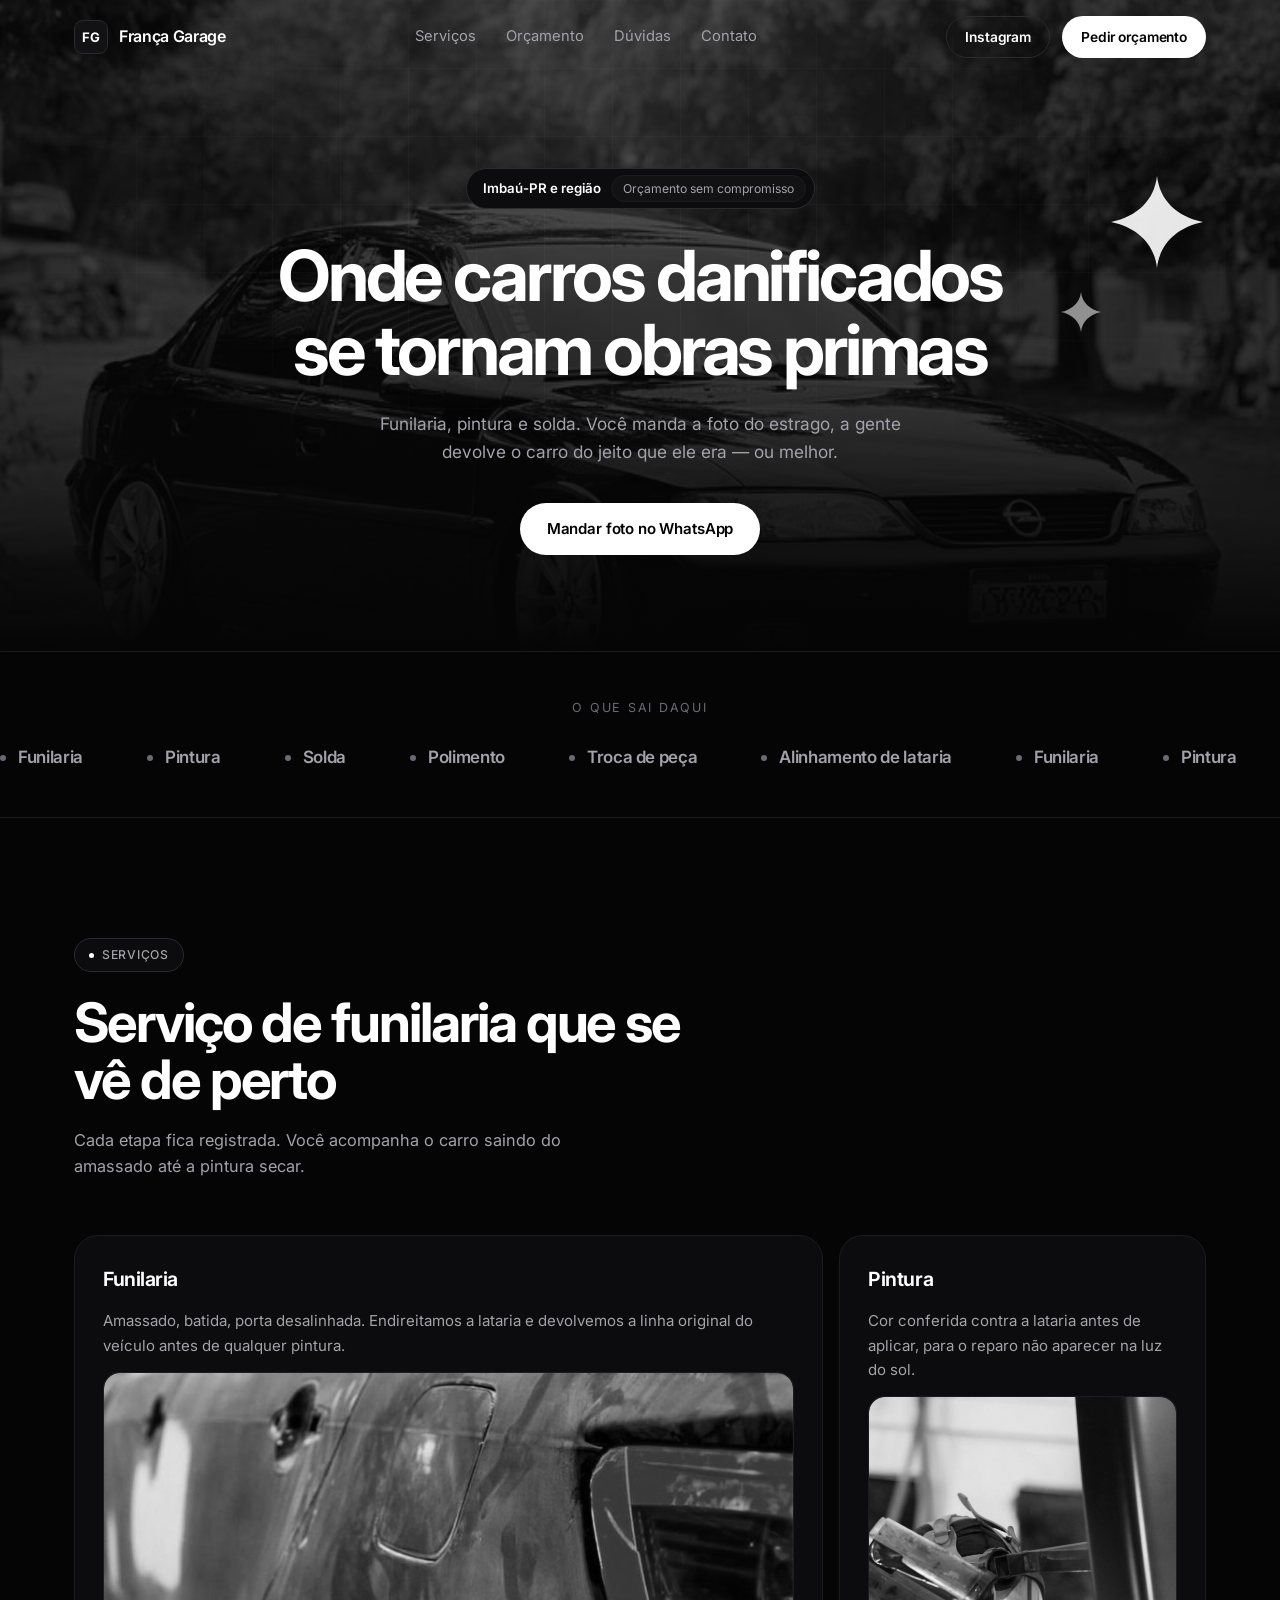
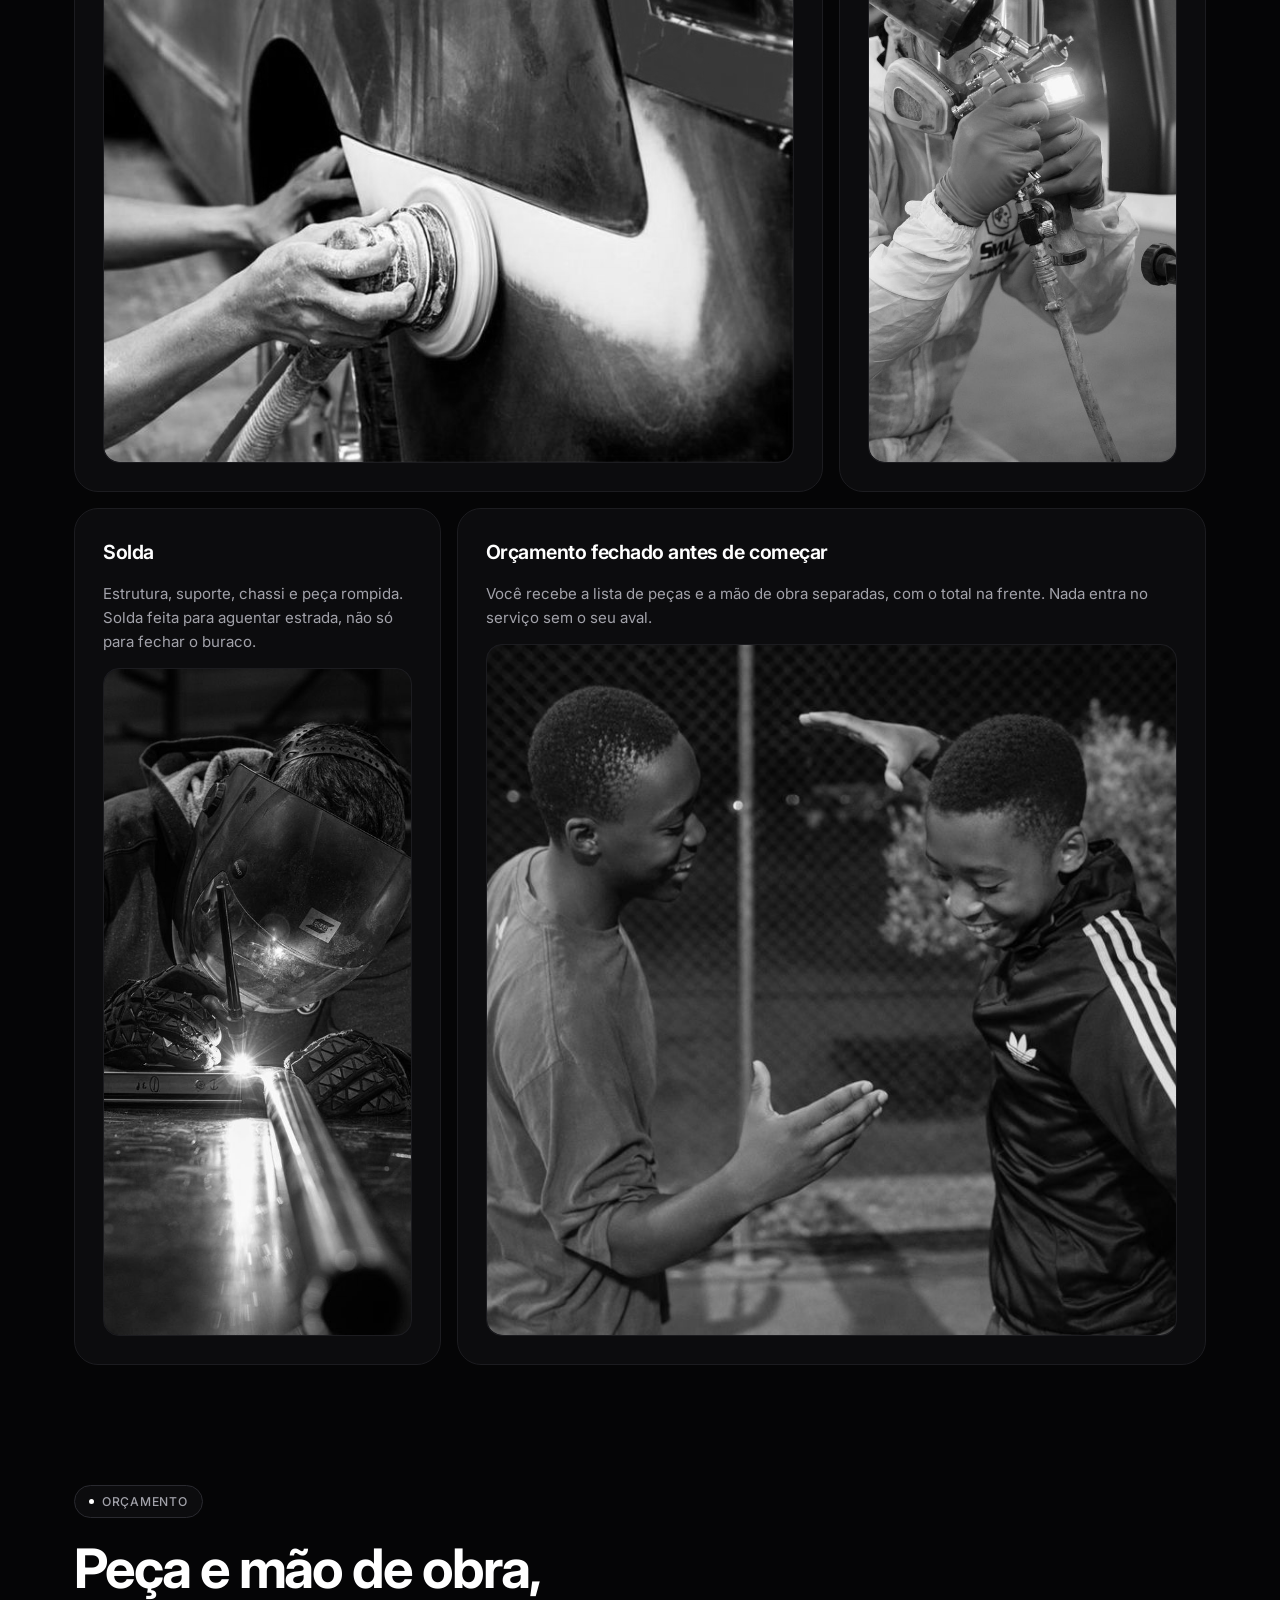
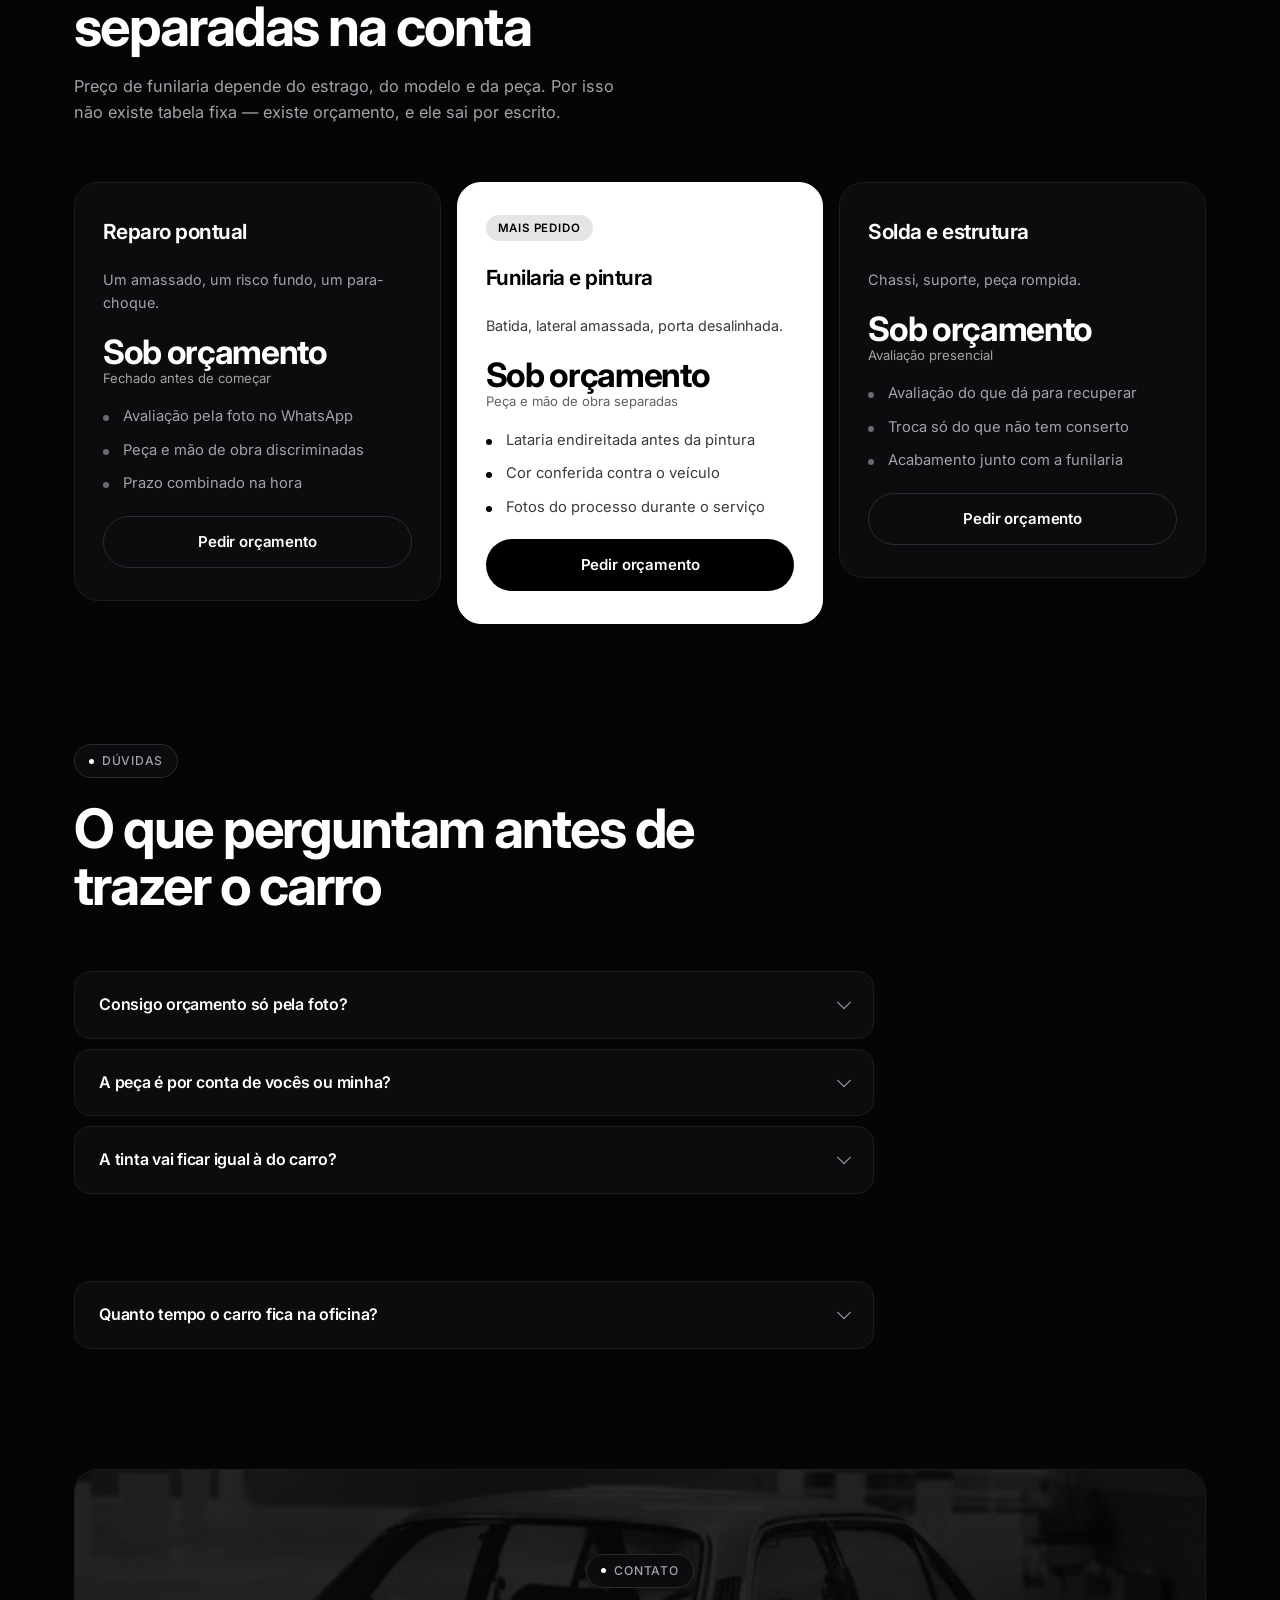
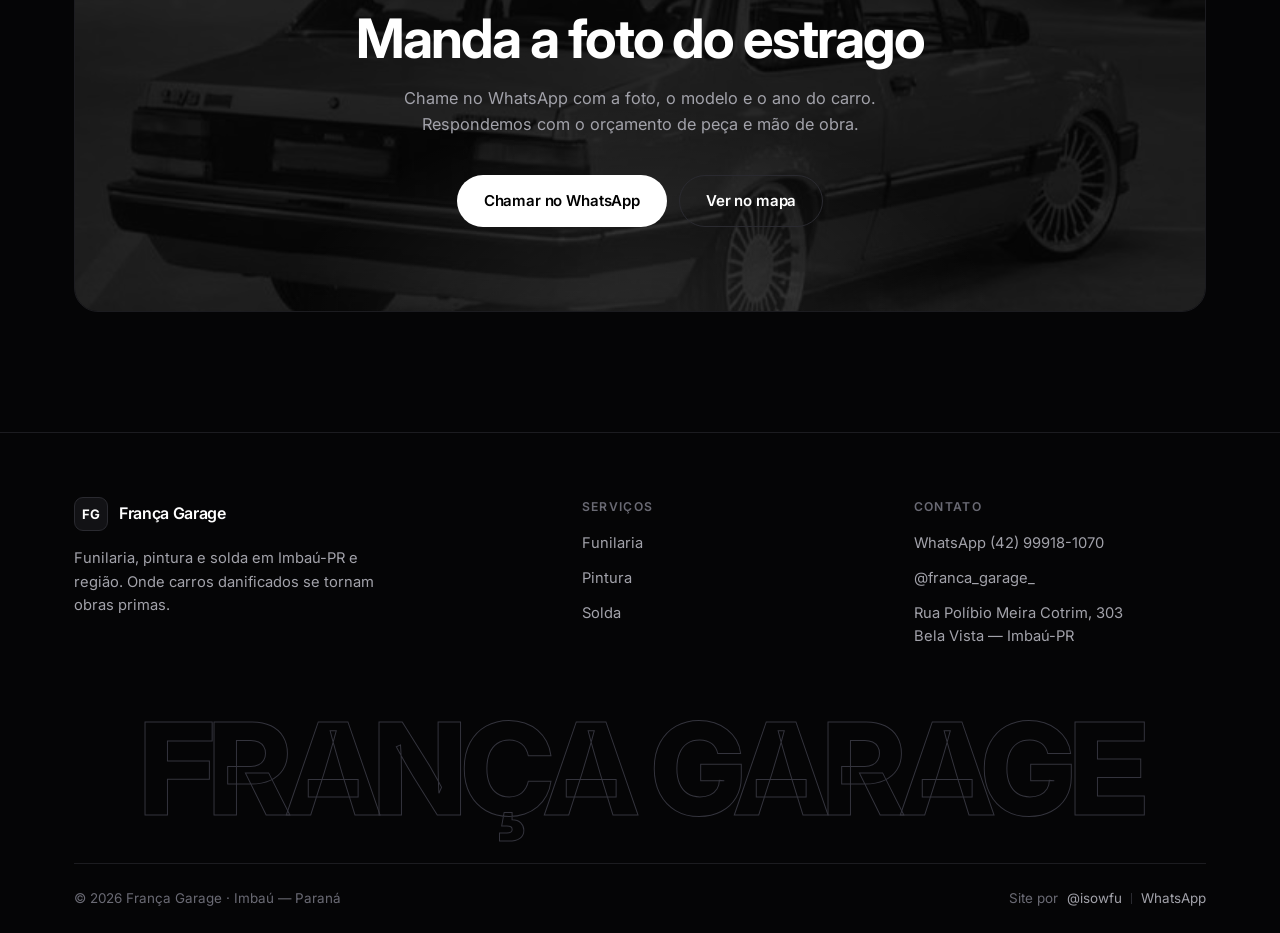
==== commit 2ffe8e48: "Corrige o WhatsApp da oficina: faltava o nono digito O numero certo e (42) 99918-1070. Estava cadast" ====
--- a/franca-garage/index.html
+++ b/franca-garage/index.html
@@ -344,7 +344,7 @@
       <div>
         <p class="rodape__titulo">Contato</p>
         <ul class="rodape__lista">
-          <li><a id="zapRodape" href="#" target="_blank" rel="noopener">WhatsApp (42) 9918-1070</a></li>
+          <li><a id="zapRodape" href="#" target="_blank" rel="noopener">WhatsApp (42) 99918-1070</a></li>
           <li><a href="https://www.instagram.com/franca_garage_/" target="_blank" rel="noopener">@franca_garage_</a></li>
           <li>Rua Políbio Meira Cotrim, 303<br>Bela Vista — Imbaú-PR</li>
         </ul>
